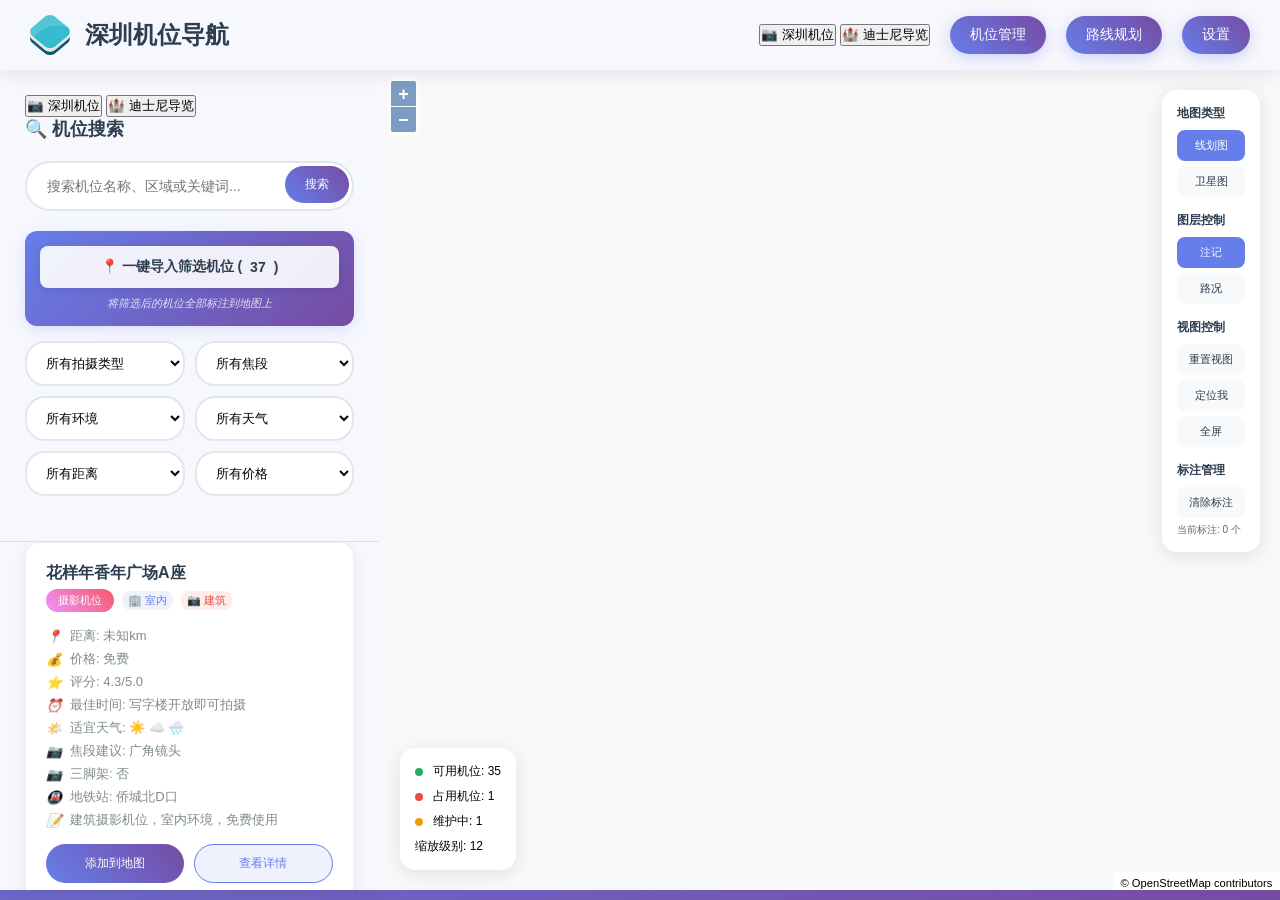
==== index.html @ 6e1378b5 "Update index.html" ====
<!DOCTYPE html>
<html lang="zh-CN">
<head>
    <meta charset="UTF-8">
    <meta name="viewport" content="width=device-width, initial-scale=1.0">
    <title>深圳机位导航 - 专业摄影机位查询平台</title>
    <link href="../css/ol.css" rel="stylesheet" />
    <link href="style.css" rel="stylesheet" />
    <script src="../libs/ol5/ol.js"></script>
    <script src="../libs/jquery-1.11.2.min.js"></script>
    <script src="data.js"></script>
    <script src="app.js"></script>
</head>
<body>
    <!-- 顶部导航栏 -->
    <div class="header">
        <div class="logo">
            <img src="../images/logo.png" alt="深圳机位导航">
            <h1>深圳机位导航</h1>
        </div>
        <div class="nav-controls">
            <!-- 模式切换按钮 -->
            <div class="mode-switch">
                <button class="mode-btn active" onclick="switchMode('shenzhen')" id="shenzhenModeBtn">
                    📷 深圳机位
                </button>
                <button class="mode-btn" onclick="switchMode('disney')" id="disneyModeBtn">
                    🏰 迪士尼导览
                </button>
            </div>
            <button class="nav-btn" onclick="showSpotManager()">机位管理</button>
            <button class="nav-btn" onclick="showRoutePlanner()">路线规划</button>
            <button class="nav-btn" onclick="showSettings()">设置</button>
        </div>
    </div>

    <!-- 移动端菜单按钮 -->
    <button class="mobile-menu-btn" onclick="toggleSidebar()" id="mobileMenuBtn">
        <span class="hamburger"></span>
        <span class="hamburger"></span>
        <span class="hamburger"></span>
    </button>

    <!-- 主容器 -->
    <div class="main-container">
        <!-- 侧边栏 -->
        <div class="sidebar" id="sidebar">
            <!-- 搜索区域 -->
            <div class="search-section">
                <!-- 移动端模式切换 -->
                <div class="mobile-mode-switch">
                    <button class="mobile-mode-btn active" onclick="switchMode('shenzhen')" id="mobileSzModeBtn">
                        📷 深圳机位
                    </button>
                    <button class="mobile-mode-btn" onclick="switchMode('disney')" id="mobileDisneyModeBtn">
                        🏰 迪士尼导览
                    </button>
                </div>
                <div class="search-title">🔍 机位搜索</div>
                <div class="search-box">
                    <input type="text" class="search-input" placeholder="搜索机位名称、区域或关键词..." id="searchInput">
                    <button class="search-btn" onclick="searchSpots()">搜索</button>
                </div>
                <div class="import-section">
                    <button class="import-btn" onclick="importFilteredSpots()" id="importBtn">
                        📍 一键导入筛选机位 (<span id="filteredCount">0</span>)
                    </button>
                    <div class="import-hint">将筛选后的机位全部标注到地图上</div>
                </div>
                <div class="filter-section">
                    <select class="filter-select" id="shootingTypeFilter">
                        <option value="all">所有拍摄类型</option>
                        <option value="建筑">建筑摄影</option>
                        <option value="创意">创意摄影</option>
                        <option value="城市风光">城市风光</option>
                    </select>
                    <select class="filter-select" id="focalLengthFilter">
                        <option value="all">所有焦段</option>
                        <option value="wide">广角</option>
                        <option value="wide-mid">广角/中长焦</option>
                        <option value="tele">长焦</option>
                    </select>
                    <select class="filter-select" id="environmentFilter">
                        <option value="all">所有环境</option>
                        <option value="indoor">室内</option>
                        <option value="outdoor">室外</option>
                    </select>
                    <select class="filter-select" id="weatherFilter">
                        <option value="all">所有天气</option>
                        <option value="sunny">晴天</option>
                        <option value="cloudy">多云</option>
                        <option value="rainy">雨天</option>
                    </select>
                    <select class="filter-select" id="distanceFilter">
                        <option value="all">所有距离</option>
                        <option value="1km">1公里内</option>
                        <option value="5km">5公里内</option>
                        <option value="10km">10公里内</option>
                    </select>
                    <select class="filter-select" id="priceFilter">
                        <option value="all">所有价格</option>
                        <option value="free">免费</option>
                        <option value="paid">付费</option>
                    </select>
                </div>
            </div>

            <!-- 机位列表 -->
            <div class="spot-list" id="spotList">
                <!-- 机位项目将通过JavaScript动态生成 -->
            </div>
        </div>

        <!-- 地图容器 -->
        <div class="map-container">
            <div id="map"></div>
            
            <!-- 移动端地图控制按钮 -->
            <button class="mobile-controls-btn" onclick="toggleMapControls()" id="mobileControlsBtn">
                <span class="controls-icon">⚙️</span>
            </button>

            <!-- 地图控制面板 -->
            <div class="map-controls" id="mapControls">
                <div class="control-group">
                    <div class="control-title">地图类型</div>
                    <button class="control-btn active" onclick="switchMapType('vector')" id="vectorBtn">线划图</button>
                    <button class="control-btn" onclick="switchMapType('satellite')" id="satelliteBtn">卫星图</button>
                </div>
                <div class="control-group">
                    <div class="control-title">图层控制</div>
                    <button class="control-btn active" onclick="toggleAnnotation()" id="annotationBtn">注记</button>
                    <button class="control-btn" onclick="toggleTraffic()" id="trafficBtn">路况</button>
                </div>
                <div class="control-group">
                    <div class="control-title">视图控制</div>
                    <button class="control-btn" onclick="resetView()">重置视图</button>
                    <button class="control-btn" onclick="locateMe()">定位我</button>
                    <button class="control-btn" onclick="fullscreen()">全屏</button>
                </div>
                <div class="control-group">
                    <div class="control-title">标注管理</div>
                    <button class="control-btn" onclick="clearAllSpots()">清除标注</button>
                    <span style="font-size: 10px; color: #666; display: block; margin-top: 5px;">
                        当前标注: <span id="spotCount">0</span> 个
                    </span>
                </div>
            </div>

            <!-- 状态指示器 -->
            <div class="status-indicator">
                <div class="status-item">
                    <div class="status-dot available"></div>
                    <span>可用机位: <span id="availableCount">0</span></span>
                </div>
                <div class="status-item">
                    <div class="status-dot occupied"></div>
                    <span>占用机位: <span id="occupiedCount">0</span></span>
                </div>
                <div class="status-item">
                    <div class="status-dot maintenance"></div>
                    <span>维护中: <span id="maintenanceCount">0</span></span>
                </div>
                <div class="status-item">
                    <span>缩放级别: <span id="zoomLevel">12</span></span>
                </div>
            </div>
        </div>
    </div>

    <!-- 机位详情模态窗口 -->
    <div class="modal-overlay" id="spotModal">
        <div class="modal-content">
            <div class="modal-header">
                <div>
                    <div class="modal-title" id="modalTitle">机位详情</div>
                    <div class="modal-subtitle" id="modalSubtitle">详细信息</div>
                </div>
                <button class="modal-close" onclick="closeSpotModal()">×</button>
            </div>
            <div class="modal-body" id="modalBody">
                <!-- 内容将通过JavaScript动态生成 -->
            </div>
        </div>
    </div>

    <!-- 图片查看模态窗口 -->
    <div class="modal-overlay" id="imageModal">
        <div class="image-modal-content">
            <div class="image-modal-header">
                <div class="image-modal-title" id="imageModalTitle">机位样片</div>
                <button class="modal-close" onclick="closeImageModal()">×</button>
            </div>
            <div class="image-modal-body">
                <img id="fullImage" src="" alt="机位样片" class="full-image">
            </div>
        </div>
    </div>
</body>
</html>
---- css/ol.css ----
.ol-box{box-sizing:border-box;border-radius:2px;border:2px solid #00f}.ol-mouse-position{top:8px;right:8px;position:absolute}.ol-scale-line{background:rgba(0,60,136,.3);border-radius:4px;bottom:8px;left:8px;padding:2px;position:absolute}.ol-scale-line-inner{border:1px solid #eee;border-top:none;color:#eee;font-size:10px;text-align:center;margin:1px;will-change:contents,width}.ol-overlay-container{will-change:left,right,top,bottom}.ol-unsupported{display:none}.ol-unselectable,.ol-viewport{-webkit-touch-callout:none;-webkit-user-select:none;-moz-user-select:none;-ms-user-select:none;user-select:none;-webkit-tap-highlight-color:transparent}.ol-selectable{-webkit-touch-callout:default;-webkit-user-select:auto;-moz-user-select:auto;-ms-user-select:auto;user-select:auto}.ol-grabbing{cursor:-webkit-grabbing;cursor:-moz-grabbing;cursor:grabbing}.ol-grab{cursor:move;cursor:-webkit-grab;cursor:-moz-grab;cursor:grab}.ol-control{position:absolute;background-color:rgba(255,255,255,.4);border-radius:4px;padding:2px}.ol-control:hover{background-color:rgba(255,255,255,.6)}.ol-zoom{top:.5em;left:.5em}.ol-rotate{top:.5em;right:.5em;transition:opacity .25s linear,visibility 0s linear}.ol-rotate.ol-hidden{opacity:0;visibility:hidden;transition:opacity .25s linear,visibility 0s linear .25s}.ol-zoom-extent{top:4.643em;left:.5em}.ol-full-screen{right:.5em;top:.5em}@media print{.ol-control{display:none}}.ol-control button{display:block;margin:1px;padding:0;color:#fff;font-size:1.14em;font-weight:700;text-decoration:none;text-align:center;height:1.375em;width:1.375em;line-height:.4em;background-color:rgba(0,60,136,.5);border:none;border-radius:2px}.ol-control button::-moz-focus-inner{border:none;padding:0}.ol-zoom-extent button{line-height:1.4em}.ol-compass{display:block;font-weight:400;font-size:1.2em;will-change:transform}.ol-touch .ol-control button{font-size:1.5em}.ol-touch .ol-zoom-extent{top:5.5em}.ol-control button:focus,.ol-control button:hover{text-decoration:none;background-color:rgba(0,60,136,.7)}.ol-zoom .ol-zoom-in{border-radius:2px 2px 0 0}.ol-zoom .ol-zoom-out{border-radius:0 0 2px 2px}.ol-attribution{text-align:right;bottom:.5em;right:.5em;max-width:calc(100% - 1.3em)}.ol-attribution ul{margin:0;padding:0 .5em;font-size:.7rem;line-height:1.375em;color:#000;text-shadow:0 0 2px #fff}.ol-attribution li{display:inline;list-style:none;line-height:inherit}.ol-attribution li:not(:last-child):after{content:" "}.ol-attribution img{max-height:2em;max-width:inherit;vertical-align:middle}.ol-attribution button,.ol-attribution ul{display:inline-block}.ol-attribution.ol-collapsed ul{display:none}.ol-attribution.ol-logo-only ul{display:block}.ol-attribution:not(.ol-collapsed){background:rgba(255,255,255,.8)}.ol-attribution.ol-uncollapsible{bottom:0;right:0;border-radius:4px 0 0;height:1.1em;line-height:1em}.ol-attribution.ol-logo-only{background:0 0;bottom:.4em;height:1.1em;line-height:1em}.ol-attribution.ol-uncollapsible img{margin-top:-.2em;max-height:1.6em}.ol-attribution.ol-logo-only button,.ol-attribution.ol-uncollapsible button{display:none}.ol-zoomslider{top:4.5em;left:.5em;height:200px}.ol-zoomslider button{position:relative;height:10px}.ol-touch .ol-zoomslider{top:5.5em}.ol-overviewmap{left:.5em;bottom:.5em}.ol-overviewmap.ol-uncollapsible{bottom:0;left:0;border-radius:0 4px 0 0}.ol-overviewmap .ol-overviewmap-map,.ol-overviewmap button{display:inline-block}.ol-overviewmap .ol-overviewmap-map{border:1px solid #7b98bc;height:150px;margin:2px;width:150px}.ol-overviewmap:not(.ol-collapsed) button{bottom:1px;left:2px;position:absolute}.ol-overviewmap.ol-collapsed .ol-overviewmap-map,.ol-overviewmap.ol-uncollapsible button{display:none}.ol-overviewmap:not(.ol-collapsed){background:rgba(255,255,255,.8)}.ol-overviewmap-box{border:2px dotted rgba(0,60,136,.7)}.ol-overviewmap .ol-overviewmap-box:hover{cursor:move}
---- style.css ----
* {
    margin: 0;
    padding: 0;
    box-sizing: border-box;
}

body {
    font-family: 'Microsoft YaHei', 'PingFang SC', 'Helvetica Neue', Arial, sans-serif;
    background: linear-gradient(135deg, #667eea 0%, #764ba2 100%);
    height: 100vh;
    overflow: hidden;
}

/* 顶部导航栏 */
.header {
    background: rgba(255, 255, 255, 0.95);
    backdrop-filter: blur(10px);
    box-shadow: 0 2px 20px rgba(0, 0, 0, 0.1);
    padding: 15px 30px;
    display: flex;
    justify-content: space-between;
    align-items: center;
    position: relative;
    z-index: 1000;
}

.logo {
    display: flex;
    align-items: center;
    gap: 15px;
}

.logo img {
    width: 40px;
    height: 40px;
    border-radius: 8px;
}

.logo h1 {
    color: #2c3e50;
    font-size: 24px;
    font-weight: 600;
}

.nav-controls {
    display: flex;
    gap: 20px;
    align-items: center;
}

.nav-btn {
    padding: 10px 20px;
    border: none;
    border-radius: 25px;
    background: linear-gradient(45deg, #667eea, #764ba2);
    color: white;
    cursor: pointer;
    font-size: 14px;
    font-weight: 500;
    transition: all 0.3s ease;
    box-shadow: 0 4px 15px rgba(102, 126, 234, 0.3);
}

.nav-btn:hover {
    transform: translateY(-2px);
    box-shadow: 0 6px 20px rgba(102, 126, 234, 0.4);
}

/* 主容器 */
.main-container {
    display: flex;
    height: calc(100vh - 80px);
    gap: 0;
}

/* 移动端菜单按钮 */
.mobile-menu-btn {
    display: none;
    position: fixed;
    top: 20px;
    left: 20px;
    z-index: 1001;
    background: rgba(255, 255, 255, 0.95);
    border: none;
    border-radius: 8px;
    width: 50px;
    height: 50px;
    cursor: pointer;
    box-shadow: 0 4px 15px rgba(0, 0, 0, 0.2);
    backdrop-filter: blur(10px);
    flex-direction: column;
    justify-content: center;
    align-items: center;
    gap: 4px;
    transition: all 0.3s ease;
}

.mobile-menu-btn:hover {
    background: rgba(255, 255, 255, 1);
    transform: scale(1.05);
}

.hamburger {
    width: 20px;
    height: 2px;
    background: #2c3e50;
    border-radius: 2px;
    transition: all 0.3s ease;
}

.mobile-menu-btn.active .hamburger:nth-child(1) {
    transform: rotate(45deg) translate(5px, 5px);
}

.mobile-menu-btn.active .hamburger:nth-child(2) {
    opacity: 0;
}

.mobile-menu-btn.active .hamburger:nth-child(3) {
    transform: rotate(-45deg) translate(7px, -6px);
}

/* 移动端地图控制按钮 */
.mobile-controls-btn {
    display: none;
    position: fixed;
    top: 20px;
    right: 20px;
    z-index: 1001;
    background: rgba(255, 255, 255, 0.95);
    border: none;
    border-radius: 50%;
    width: 50px;
    height: 50px;
    cursor: pointer;
    box-shadow: 0 4px 15px rgba(0, 0, 0, 0.2);
    backdrop-filter: blur(10px);
    justify-content: center;
    align-items: center;
    transition: all 0.3s ease;
}

.mobile-controls-btn:hover {
    background: rgba(255, 255, 255, 1);
    transform: scale(1.05);
}

.controls-icon {
    font-size: 18px;
}

/* 侧边栏 */
.sidebar {
    width: 380px;
    background: rgba(255, 255, 255, 0.95);
    backdrop-filter: blur(10px);
    border-right: 1px solid rgba(255, 255, 255, 0.2);
    display: flex;
    flex-direction: column;
    box-shadow: 2px 0 20px rgba(0, 0, 0, 0.1);
    transition: transform 0.3s ease;
}

/* 搜索区域 */
.search-section {
    padding: 25px;
    border-bottom: 1px solid rgba(0, 0, 0, 0.1);
}

.search-title {
    font-size: 18px;
    font-weight: 600;
    color: #2c3e50;
    margin-bottom: 20px;
}

.search-box {
    position: relative;
    margin-bottom: 20px;
}

.search-input {
    width: 100%;
    padding: 15px 20px;
    border: 2px solid #e1e8ed;
    border-radius: 25px;
    font-size: 14px;
    transition: all 0.3s ease;
    background: white;
}

.search-input:focus {
    outline: none;
    border-color: #667eea;
    box-shadow: 0 0 0 3px rgba(102, 126, 234, 0.1);
}

.search-btn {
    position: absolute;
    right: 5px;
    top: 5px;
    padding: 10px 20px;
    background: linear-gradient(45deg, #667eea, #764ba2);
    color: white;
    border: none;
    border-radius: 20px;
    cursor: pointer;
    font-size: 12px;
    font-weight: 500;
}

.search-btn:hover {
    background: linear-gradient(45deg, #5a6fd8, #6a5acd);
    transform: translateY(-1px);
}

/* 导入区域 */
.import-section {
    margin: 15px 0;
    padding: 15px;
    background: linear-gradient(135deg, #667eea 0%, #764ba2 100%);
    border-radius: 12px;
    box-shadow: 0 4px 15px rgba(102, 126, 234, 0.2);
}

.import-btn {
    width: 100%;
    padding: 12px 20px;
    border: none;
    border-radius: 8px;
    background: rgba(255, 255, 255, 0.9);
    color: #2c3e50;
    cursor: pointer;
    font-size: 14px;
    font-weight: 600;
    transition: all 0.3s ease;
    box-shadow: 0 2px 10px rgba(0, 0, 0, 0.1);
    display: flex;
    align-items: center;
    justify-content: center;
    gap: 8px;
}

.import-btn:hover {
    background: rgba(255, 255, 255, 1);
    transform: translateY(-2px);
    box-shadow: 0 4px 15px rgba(0, 0, 0, 0.15);
}

.import-btn:active {
    transform: translateY(0);
}

.import-btn:disabled {
    opacity: 0.6;
    cursor: not-allowed;
    transform: none;
}

.import-hint {
    font-size: 11px;
    color: rgba(255, 255, 255, 0.8);
    text-align: center;
    margin-top: 8px;
    font-style: italic;
}

/* 筛选区域 */
.filter-section {
    display: grid;
    grid-template-columns: 1fr 1fr;
    gap: 10px;
    margin-bottom: 20px;
}

.filter-select {
    padding: 12px 15px;
    border: 2px solid #e1e8ed;
    border-radius: 20px;
    font-size: 13px;
    background: white;
    cursor: pointer;
    transition: all 0.3s ease;
}

.filter-select:focus {
    outline: none;
    border-color: #667eea;
}

/* 机位列表 */
.spot-list {
    flex: 1;
    overflow-y: auto;
    padding: 0 25px 25px;
}

.spot-item {
    background: white;
    border-radius: 15px;
    padding: 20px;
    margin-bottom: 15px;
    box-shadow: 0 4px 15px rgba(0, 0, 0, 0.08);
    transition: all 0.3s ease;
    border: 1px solid rgba(0, 0, 0, 0.05);
}

.spot-item:hover {
    transform: translateY(-3px);
    box-shadow: 0 8px 25px rgba(0, 0, 0, 0.15);
}

.spot-header {
    display: flex;
    justify-content: space-between;
    align-items: flex-start;
    margin-bottom: 15px;
}

.spot-name {
    font-size: 16px;
    font-weight: 600;
    color: #2c3e50;
    margin-bottom: 5px;
}

.spot-type {
    display: inline-block;
    padding: 4px 12px;
    border-radius: 12px;
    font-size: 11px;
    font-weight: 500;
    text-transform: uppercase;
}

.spot-type.drone {
    background: linear-gradient(45deg, #667eea, #764ba2);
    color: white;
}

.spot-type.photo {
    background: linear-gradient(45deg, #f093fb, #f5576c);
    color: white;
}

.spot-type.video {
    background: linear-gradient(45deg, #4facfe, #00f2fe);
    color: white;
}

.spot-info {
    margin-bottom: 15px;
}

.spot-info p {
    color: #7f8c8d;
    font-size: 13px;
    margin-bottom: 5px;
    display: flex;
    align-items: center;
    gap: 8px;
}

.spot-info i {
    width: 16px;
    color: #667eea;
}

.spot-actions {
    display: flex;
    gap: 10px;
}

.action-btn {
    flex: 1;
    padding: 10px 15px;
    border: none;
    border-radius: 20px;
    font-size: 12px;
    font-weight: 500;
    cursor: pointer;
    transition: all 0.3s ease;
}

.add-btn {
    background: linear-gradient(45deg, #667eea, #764ba2);
    color: white;
}

.add-btn:hover {
    transform: translateY(-1px);
    box-shadow: 0 4px 15px rgba(102, 126, 234, 0.3);
}

.detail-btn {
    background: rgba(102, 126, 234, 0.1);
    color: #667eea;
    border: 1px solid #667eea;
}

.detail-btn:hover {
    background: #667eea;
    color: white;
}

/* 地图容器 */
.map-container {
    flex: 1;
    position: relative;
    background: #f8f9fa;
}

#map {
    width: 100%;
    height: 100%;
}

/* 地图控制面板 */
.map-controls {
    position: absolute;
    top: 20px;
    right: 20px;
    background: rgba(255, 255, 255, 0.95);
    backdrop-filter: blur(10px);
    border-radius: 15px;
    padding: 15px;
    box-shadow: 0 4px 20px rgba(0, 0, 0, 0.1);
    z-index: 100;
}

.control-group {
    margin-bottom: 15px;
}

.control-group:last-child {
    margin-bottom: 0;
}

.control-title {
    font-size: 12px;
    font-weight: 600;
    color: #2c3e50;
    margin-bottom: 8px;
}

.control-btn {
    display: block;
    width: 100%;
    padding: 8px 12px;
    border: none;
    border-radius: 8px;
    background: #f8f9fa;
    color: #2c3e50;
    font-size: 11px;
    cursor: pointer;
    transition: all 0.3s ease;
    margin-bottom: 5px;
}

.control-btn:hover {
    background: #667eea;
    color: white;
}

.control-btn.active {
    background: #667eea;
    color: white;
}

/* 状态指示器 */
.status-indicator {
    position: absolute;
    bottom: 20px;
    left: 20px;
    background: rgba(255, 255, 255, 0.95);
    backdrop-filter: blur(10px);
    border-radius: 15px;
    padding: 15px;
    box-shadow: 0 4px 20px rgba(0, 0, 0, 0.1);
    z-index: 100;
}

.status-item {
    display: flex;
    align-items: center;
    gap: 10px;
    margin-bottom: 8px;
    font-size: 12px;
}

.status-item:last-child {
    margin-bottom: 0;
}

.status-dot {
    width: 8px;
    height: 8px;
    border-radius: 50%;
}

.status-dot.available {
    background: #27ae60;
}

.status-dot.occupied {
    background: #e74c3c;
}

.status-dot.maintenance {
    background: #f39c12;
}

/* 响应式设计 */
@media (max-width: 768px) {
    .sidebar {
        width: 100%;
        height: 50%;
        position: absolute;
        bottom: 0;
        z-index: 1000;
        border-radius: 20px 20px 0 0;
    }

    .main-container {
        height: calc(100vh - 80px - 50%);
    }
}

/* 模态窗口样式 */
.modal-overlay {
    position: fixed;
    top: 0;
    left: 0;
    width: 100%;
    height: 100%;
    background: rgba(0, 0, 0, 0.7);
    backdrop-filter: blur(5px);
    z-index: 10000;
    display: none;
    justify-content: center;
    align-items: center;
}

.modal-content {
    background: white;
    border-radius: 20px;
    padding: 0;
    max-width: 600px;
    width: 90%;
    max-height: 80vh;
    overflow-y: auto;
    box-shadow: 0 20px 60px rgba(0, 0, 0, 0.3);
    position: relative;
}

.modal-header {
    background: linear-gradient(135deg, #667eea 0%, #764ba2 100%);
    color: white;
    padding: 25px 30px;
    border-radius: 20px 20px 0 0;
    position: relative;
}

.modal-title {
    font-size: 20px;
    font-weight: 600;
    margin-bottom: 5px;
}

.modal-subtitle {
    font-size: 14px;
    opacity: 0.9;
}

.modal-close {
    position: absolute;
    top: 20px;
    right: 25px;
    background: rgba(255, 255, 255, 0.2);
    border: none;
    color: white;
    width: 30px;
    height: 30px;
    border-radius: 50%;
    cursor: pointer;
    font-size: 18px;
    display: flex;
    align-items: center;
    justify-content: center;
    transition: all 0.3s ease;
}

.modal-close:hover {
    background: rgba(255, 255, 255, 0.3);
    transform: scale(1.1);
}

.modal-body {
    padding: 30px;
}

.spot-image {
    width: 100%;
    height: 200px;
    object-fit: cover;
    border-radius: 15px;
    margin-bottom: 20px;
    box-shadow: 0 8px 25px rgba(0, 0, 0, 0.1);
}

.spot-info-grid {
    display: grid;
    grid-template-columns: 1fr 1fr;
    gap: 20px;
    margin-bottom: 20px;
}

.info-item {
    display: flex;
    align-items: center;
    gap: 10px;
    padding: 12px 15px;
    background: #f8f9fa;
    border-radius: 10px;
    transition: all 0.3s ease;
}

.info-item:hover {
    background: #e9ecef;
    transform: translateY(-2px);
}

.info-icon {
    font-size: 20px;
    width: 30px;
    text-align: center;
}

.info-label {
    font-size: 12px;
    color: #6c757d;
    margin-bottom: 2px;
}

.info-value {
    font-size: 14px;
    font-weight: 500;
    color: #2c3e50;
}

.spot-details {
    margin-top: 20px;
}

.detail-section {
    margin-bottom: 20px;
    padding: 15px;
    background: #f8f9fa;
    border-radius: 10px;
}

.detail-section h4 {
    margin: 0 0 10px 0;
    color: #2c3e50;
    font-size: 16px;
    font-weight: 600;
}

.detail-section p {
    margin: 0;
    color: #495057;
    line-height: 1.6;
}

/* 图片查看模态窗口样式 */
.image-modal-content {
    background: white;
    border-radius: 20px;
    padding: 0;
    max-width: 90vw;
    max-height: 90vh;
    width: auto;
    height: auto;
    overflow: hidden;
    box-shadow: 0 20px 60px rgba(0, 0, 0, 0.3);
    position: relative;
}

.image-modal-header {
    background: linear-gradient(135deg, #667eea 0%, #764ba2 100%);
    color: white;
    padding: 20px 30px;
    border-radius: 20px 20px 0 0;
    position: relative;
    display: flex;
    justify-content: space-between;
    align-items: center;
}

.image-modal-title {
    font-size: 18px;
    font-weight: 600;
}

.image-modal-body {
    padding: 0;
    display: flex;
    justify-content: center;
    align-items: center;
    background: #000;
}

.full-image {
    max-width: 100%;
    max-height: 80vh;
    object-fit: contain;
    display: block;
}

.spot-image {
    cursor: pointer;
    transition: transform 0.3s ease;
}

.spot-image:hover {
    transform: scale(1.02);
}

.image-container {
    position: relative;
    display: inline-block;
}

.image-hint {
    position: absolute;
    bottom: 10px;
    right: 10px;
    background: rgba(0, 0, 0, 0.7);
    color: white;
    padding: 4px 8px;
    border-radius: 12px;
    font-size: 11px;
    opacity: 0;
    transition: opacity 0.3s ease;
    pointer-events: none;
}

.image-container:hover .image-hint {
    opacity: 1;
}

.info-item i {
    font-size: 16px;
    color: #667eea;
}

.spot-description {
    background: #f8f9fa;
    padding: 20px;
    border-radius: 15px;
    margin-bottom: 20px;
    line-height: 1.6;
}

.facilities-section, .restrictions-section {
    margin-bottom: 20px;
}

.section-title {
    font-size: 16px;
    font-weight: 600;
    color: #2c3e50;
    margin-bottom: 10px;
    display: flex;
    align-items: center;
    gap: 8px;
}

.tag-list {
    display: flex;
    flex-wrap: wrap;
    gap: 8px;
}

.tag {
    padding: 6px 12px;
    background: rgba(102, 126, 234, 0.1);
    color: #667eea;
    border-radius: 15px;
    font-size: 12px;
    font-weight: 500;
}

.restriction-tag {
    background: rgba(231, 76, 60, 0.1);
    color: #e74c3c;
}

.modal-actions {
    display: flex;
    gap: 15px;
    margin-top: 25px;
}

.modal-btn {
    flex: 1;
    padding: 12px 20px;
    border: none;
    border-radius: 25px;
    font-size: 14px;
    font-weight: 500;
    cursor: pointer;
    transition: all 0.3s ease;
}

.modal-btn.primary {
    background: linear-gradient(45deg, #667eea, #764ba2);
    color: white;
}

.modal-btn.secondary {
    background: rgba(102, 126, 234, 0.1);
    color: #667eea;
    border: 1px solid #667eea;
}

.modal-btn:hover {
    transform: translateY(-2px);
    box-shadow: 0 6px 20px rgba(102, 126, 234, 0.3);
}

/* 滚动条样式 */
::-webkit-scrollbar {
    width: 6px;
}

::-webkit-scrollbar-track {
    background: #f1f1f1;
    border-radius: 3px;
}

::-webkit-scrollbar-thumb {
    background: #c1c1c1;
    border-radius: 3px;
}

::-webkit-scrollbar-thumb:hover {
    background: #a8a8a8;
}

/* 响应式设计 - 手机端 */
@media screen and (max-width: 768px) {
    /* 显示移动端菜单按钮 */
    .mobile-menu-btn {
        display: flex !important;
    }
    
    /* 显示移动端地图控制按钮 */
    .mobile-controls-btn {
        display: flex !important;
    }
    
    /* 隐藏桌面端导航 */
    .header {
        padding: 10px 20px;
        height: 60px;
    }
    
    .logo h1 {
        font-size: 18px;
    }
    
    .nav-controls {
        display: none;
    }
    
    /* 主容器调整 */
    .main-container {
        height: calc(100vh - 60px);
        position: relative;
    }
    
    /* 侧边栏移动端样式 */
    .sidebar {
        position: fixed;
        top: 60px;
        left: 0;
        height: calc(100vh - 60px);
        width: 320px;
        z-index: 1000;
        transform: translateX(-100%);
        box-shadow: 4px 0 20px rgba(0, 0, 0, 0.3);
    }
    
    .sidebar.active {
        transform: translateX(0);
    }
    
    /* 地图容器调整 */
    .map-container {
        width: 100%;
        margin-left: 0;
    }
    
    /* 地图控制面板调整 */
    .map-controls {
        position: fixed;
        top: 80px;
        right: 10px;
        width: 280px;
        max-height: 60vh;
        overflow-y: auto;
        background: rgba(255, 255, 255, 0.95);
        backdrop-filter: blur(10px);
        border-radius: 15px;
        box-shadow: 0 8px 25px rgba(0, 0, 0, 0.15);
        transform: translateX(100%);
        transition: transform 0.3s ease;
        z-index: 999;
    }
    
    .map-controls.active {
        transform: translateX(0);
    }
    
    /* 状态指示器调整 */
    .status-indicator {
        bottom: 20px;
        left: 10px;
        right: 10px;
        flex-wrap: wrap;
        gap: 10px;
    }
    
    .status-item {
        font-size: 12px;
        min-width: 120px;
    }
    
    /* 搜索区域调整 */
    .search-section {
        padding: 20px;
    }
    
    .search-title {
        font-size: 16px;
    }
    
    .search-input {
        font-size: 14px;
        padding: 10px;
    }
    
    .import-btn {
        font-size: 12px;
        padding: 8px 12px;
    }
    
    /* 机位列表调整 */
    .spot-item {
        padding: 15px;
        margin-bottom: 10px;
    }
    
    .spot-name {
        font-size: 14px;
    }
    
    .spot-info {
        font-size: 11px;
    }
    
    /* 模态窗口调整 */
    .modal-content {
        width: 95%;
        margin: 20px auto;
        max-height: 80vh;
    }
    
    .modal-body {
        max-height: 60vh;
        overflow-y: auto;
    }
}

/* 平板端调整 */
@media screen and (max-width: 1024px) and (min-width: 769px) {
    .sidebar {
        width: 300px;
    }
    
    .search-section {
        padding: 20px;
    }
    
    .map-controls {
        right: 15px;
        width: 180px;
    }
}
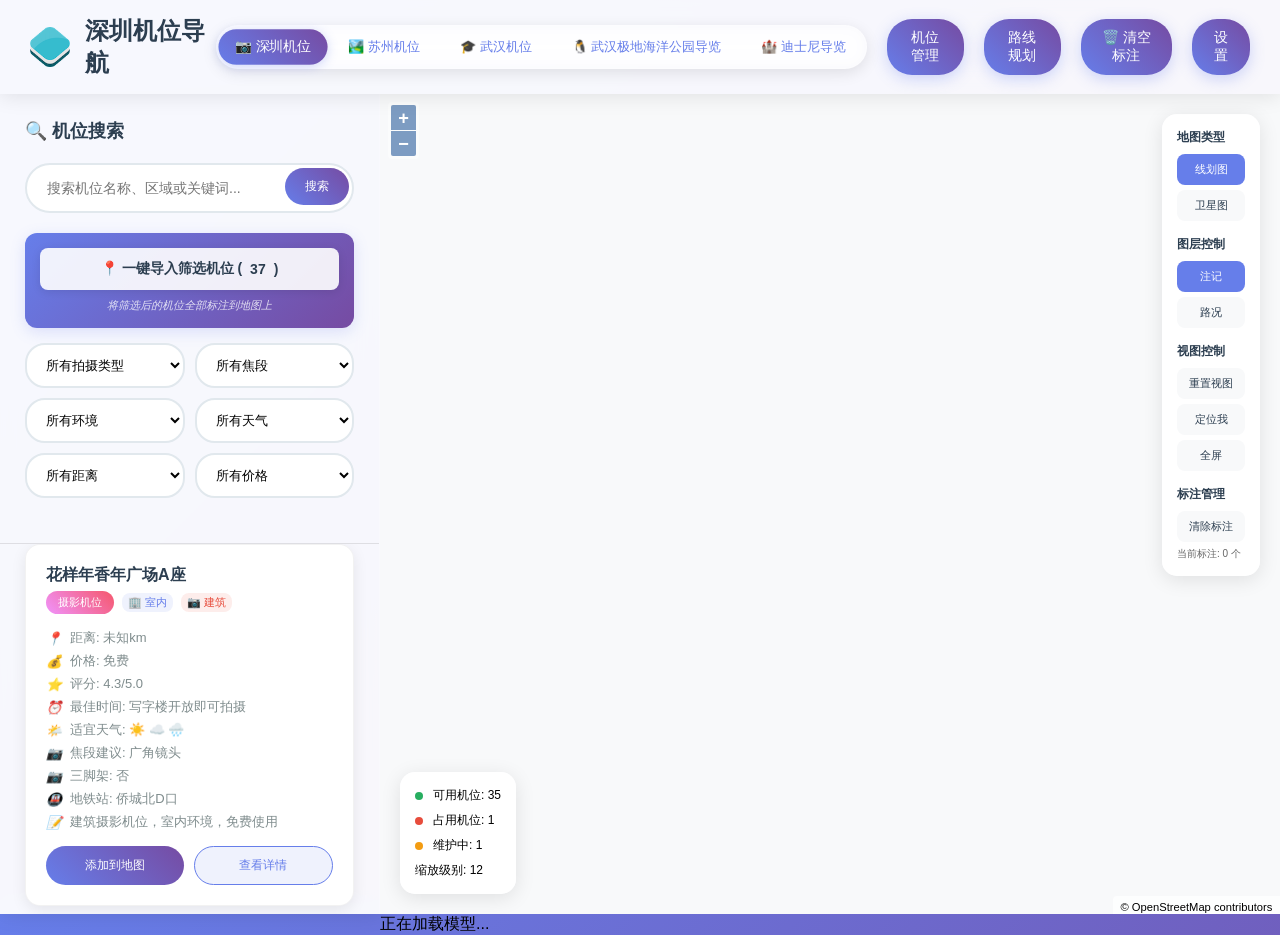
==== commit ab0265be: "Update index.html" ====
--- a/index.html
+++ b/index.html
@@ -8,6 +8,11 @@
     <link href="style.css" rel="stylesheet" />
     <script src="../libs/ol5/ol.js"></script>
     <script src="../libs/jquery-1.11.2.min.js"></script>
+    <!-- Three.js 库用于三维模型查看器 -->
+    <script src="https://cdnjs.cloudflare.com/ajax/libs/three.js/r128/three.min.js"></script>
+    <script src="https://cdn.jsdelivr.net/npm/three@0.128.0/examples/js/loaders/OBJLoader.js"></script>
+    <script src="https://cdn.jsdelivr.net/npm/three@0.128.0/examples/js/loaders/MTLLoader.js"></script>
+    <script src="https://cdn.jsdelivr.net/npm/three@0.128.0/examples/js/controls/OrbitControls.js"></script>
     <script src="data.js"></script>
     <script src="app.js"></script>
 </head>
@@ -24,12 +29,23 @@
                 <button class="mode-btn active" onclick="switchMode('shenzhen')" id="shenzhenModeBtn">
                     📷 深圳机位
                 </button>
+                <button class="mode-btn" onclick="switchMode('suzhou')" id="suzhouModeBtn">
+                    🏞️ 苏州机位
+                </button>
+                <button class="mode-btn" onclick="switchMode('wuhan')" id="wuhanModeBtn">
+                    🎓 武汉机位
+                </button>
+                <button class="mode-btn" onclick="switchMode('wuhanOcean')" id="wuhanOceanModeBtn">
+                    🐧 武汉极地海洋公园导览
+                </button>
                 <button class="mode-btn" onclick="switchMode('disney')" id="disneyModeBtn">
                     🏰 迪士尼导览
                 </button>
             </div>
             <button class="nav-btn" onclick="showSpotManager()">机位管理</button>
             <button class="nav-btn" onclick="showRoutePlanner()">路线规划</button>
+            <button class="nav-btn" id="showListBtn" onclick="showPerformanceList()" style="display:none;">表演打卡</button>
+            <button class="nav-btn" onclick="clearAllSpots()" title="清空地图上所有标注点">🗑️ 清空标注</button>
             <button class="nav-btn" onclick="showSettings()">设置</button>
         </div>
     </div>
@@ -52,6 +68,15 @@
                     <button class="mobile-mode-btn active" onclick="switchMode('shenzhen')" id="mobileSzModeBtn">
                         📷 深圳机位
                     </button>
+                    <button class="mobile-mode-btn" onclick="switchMode('suzhou')" id="mobileSuzhouModeBtn">
+                        🏞️ 苏州机位
+                    </button>
+                    <button class="mobile-mode-btn" onclick="switchMode('wuhan')" id="mobileWuhanModeBtn">
+                        🎓 武汉机位
+                    </button>
+                    <button class="mobile-mode-btn" onclick="switchMode('wuhanOcean')" id="mobileWuhanOceanModeBtn">
+                        🐧 武汉极地海洋公园导览
+                    </button>
                     <button class="mobile-mode-btn" onclick="switchMode('disney')" id="mobileDisneyModeBtn">
                         🏰 迪士尼导览
                     </button>
@@ -114,6 +139,12 @@
         <!-- 地图容器 -->
         <div class="map-container">
             <div id="map"></div>
+            
+            <!-- 三维模型加载提示 -->
+            <div class="loading" id="loading">
+                <div class="spinner"></div>
+                正在加载模型...
+            </div>
             
             <!-- 移动端地图控制按钮 -->
             <button class="mobile-controls-btn" onclick="toggleMapControls()" id="mobileControlsBtn">
@@ -196,5 +227,21 @@
             </div>
         </div>
     </div>
+
+    <!-- 表演打卡模态窗口 -->
+    <div class="modal-overlay" id="performanceModal">
+        <div class="modal-content performance-modal-content">
+            <div class="modal-header">
+                <div>
+                    <div class="modal-title">🎭 表演打卡</div>
+                    <div class="modal-subtitle">武汉极地海洋公园表演时间表</div>
+                </div>
+                <button class="modal-close" onclick="closePerformanceModal()">×</button>
+            </div>
+            <div class="modal-body" id="performanceModalBody">
+                <!-- 表演表格将通过JavaScript动态生成 -->
+            </div>
+        </div>
+    </div>
 </body>
 </html> 
--- a/style.css
+++ b/style.css
@@ -46,6 +46,78 @@
     display: flex;
     gap: 20px;
     align-items: center;
+}
+
+/* 模式切换按钮组 */
+.mode-switch {
+    display: flex;
+    gap: 8px;
+    background: rgba(255, 255, 255, 0.1);
+    backdrop-filter: blur(10px);
+    border-radius: 30px;
+    padding: 4px;
+    border: 1px solid rgba(255, 255, 255, 0.2);
+    box-shadow: 0 4px 15px rgba(0, 0, 0, 0.1);
+}
+
+.mode-btn {
+    padding: 8px 16px;
+    border: none;
+    border-radius: 25px;
+    background: transparent;
+    color: #667eea;
+    cursor: pointer;
+    font-size: 13px;
+    font-weight: 500;
+    transition: all 0.3s ease;
+    white-space: nowrap;
+}
+
+.mode-btn.active {
+    background: linear-gradient(45deg, #667eea, #764ba2);
+    color: white;
+    box-shadow: 0 2px 10px rgba(102, 126, 234, 0.3);
+    transform: scale(1.05);
+}
+
+.mode-btn:hover:not(.active) {
+    background: rgba(102, 126, 234, 0.1);
+    transform: scale(1.02);
+}
+
+/* 移动端模式切换按钮（默认隐藏）*/
+.mobile-mode-switch {
+    display: none;
+    gap: 6px;
+    background: rgba(102, 126, 234, 0.1);
+    border-radius: 25px;
+    padding: 3px;
+    margin-bottom: 15px;
+    border: 1px solid rgba(102, 126, 234, 0.2);
+}
+
+.mobile-mode-btn {
+    flex: 1;
+    padding: 8px 12px;
+    border: none;
+    border-radius: 22px;
+    background: transparent;
+    color: #667eea;
+    cursor: pointer;
+    font-size: 12px;
+    font-weight: 500;
+    transition: all 0.3s ease;
+    text-align: center;
+}
+
+.mobile-mode-btn.active {
+    background: linear-gradient(45deg, #667eea, #764ba2);
+    color: white;
+    box-shadow: 0 2px 8px rgba(102, 126, 234, 0.3);
+}
+
+.mobile-mode-btn:hover:not(.active) {
+    background: rgba(102, 126, 234, 0.1);
 }
 
 .nav-btn {
@@ -572,23 +644,24 @@
     opacity: 0.9;
 }
 
-.modal-close {
-    position: absolute;
-    top: 20px;
-    right: 25px;
-    background: rgba(255, 255, 255, 0.2);
-    border: none;
-    color: white;
-    width: 30px;
-    height: 30px;
-    border-radius: 50%;
-    cursor: pointer;
-    font-size: 18px;
-    display: flex;
-    align-items: center;
-    justify-content: center;
-    transition: all 0.3s ease;
-}
+    .modal-close {
+        position: absolute;
+        top: 15px;
+        right: 20px;
+        background: rgba(255, 255, 255, 0.2);
+        border: none;
+        color: white;
+        width: 35px;
+        height: 35px;
+        border-radius: 50%;
+        cursor: pointer;
+        font-size: 20px;
+        display: flex;
+        align-items: center;
+        justify-content: center;
+        transition: all 0.3s ease;
+        z-index: 1001;
+    }
 
 .modal-close:hover {
     background: rgba(255, 255, 255, 0.3);
@@ -872,6 +945,11 @@
     
     .nav-controls {
         display: none;
+    }
+    
+    /* 显示移动端模式切换 */
+    .mobile-mode-switch {
+        display: flex !important;
     }
     
     /* 主容器调整 */
@@ -973,13 +1051,29 @@
     /* 模态窗口调整 */
     .modal-content {
         width: 95%;
-        margin: 20px auto;
-        max-height: 80vh;
+        margin: 10px auto;
+        max-height: 90vh;
+        height: 90vh;
     }
     
     .modal-body {
-        max-height: 60vh;
+        max-height: calc(90vh - 120px);
         overflow-y: auto;
+        padding: 15px;
+    }
+    
+    .modal-header {
+        padding: 15px 20px;
+        border-radius: 15px 15px 0 0;
+    }
+    
+    .modal-title {
+        font-size: 16px;
+        margin-bottom: 2px;
+    }
+    
+    .modal-subtitle {
+        font-size: 11px;
     }
 }
 
@@ -997,4 +1091,593 @@
         right: 15px;
         width: 180px;
     }
-} +}
+
+/* 游玩项目列表样式 */
+.attractions-list {
+    padding: 20px 0;
+}
+
+.attractions-header {
+    text-align: center;
+    margin-bottom: 25px;
+    padding-bottom: 15px;
+    border-bottom: 2px solid #e8e8e8;
+}
+
+.attractions-header h3 {
+    color: #2c3e50;
+    font-size: 24px;
+    margin-bottom: 8px;
+    font-weight: 600;
+}
+
+.attractions-header p {
+    color: #7f8c8d;
+    font-size: 14px;
+}
+
+.attractions-grid {
+    display: grid;
+    grid-template-columns: repeat(auto-fit, minmax(300px, 1fr));
+    gap: 20px;
+    margin-top: 20px;
+}
+
+.attraction-card {
+    background: linear-gradient(135deg, #ffffff 0%, #f8f9fa 100%);
+    border-radius: 15px;
+    padding: 20px;
+    box-shadow: 0 4px 15px rgba(0, 0, 0, 0.1);
+    border: 1px solid #e8e8e8;
+    cursor: pointer;
+    transition: all 0.3s ease;
+    position: relative;
+    overflow: hidden;
+}
+
+.attraction-card::before {
+    content: '';
+    position: absolute;
+    top: 0;
+    left: 0;
+    right: 0;
+    height: 4px;
+    background: linear-gradient(45deg, #667eea, #764ba2);
+    transform: scaleX(0);
+    transition: transform 0.3s ease;
+}
+
+.attraction-card:hover {
+    transform: translateY(-5px);
+    box-shadow: 0 8px 25px rgba(0, 0, 0, 0.15);
+}
+
+.attraction-card:hover::before {
+    transform: scaleX(1);
+}
+
+.attraction-header {
+    display: flex;
+    justify-content: space-between;
+    align-items: flex-start;
+    margin-bottom: 15px;
+}
+
+.attraction-header h4 {
+    color: #2c3e50;
+    font-size: 18px;
+    font-weight: 600;
+    margin: 0;
+    flex: 1;
+}
+
+.status-badge {
+    padding: 4px 12px;
+    border-radius: 20px;
+    color: white;
+    font-size: 12px;
+    font-weight: 500;
+    text-transform: uppercase;
+    letter-spacing: 0.5px;
+}
+
+.attraction-info {
+    margin-bottom: 15px;
+}
+
+.info-row {
+    display: flex;
+    justify-content: space-between;
+    align-items: center;
+    margin-bottom: 8px;
+    padding: 8px 0;
+    border-bottom: 1px solid #f0f0f0;
+}
+
+.info-row:last-child {
+    border-bottom: none;
+    margin-bottom: 0;
+}
+
+.info-row .label {
+    color: #7f8c8d;
+    font-size: 13px;
+    font-weight: 500;
+    flex: 1;
+}
+
+.info-row .value {
+    color: #2c3e50;
+    font-size: 13px;
+    font-weight: 600;
+    text-align: right;
+    flex: 1;
+}
+
+.attraction-description {
+    margin-top: 15px;
+    padding-top: 15px;
+    border-top: 1px solid #e8e8e8;
+}
+
+.attraction-description p {
+    color: #5a6c7d;
+    font-size: 14px;
+    line-height: 1.5;
+    margin: 0;
+}
+
+/* 游玩项目详情样式 */
+.attraction-details {
+    padding: 20px 0;
+}
+
+.attraction-info-grid {
+    display: grid;
+    grid-template-columns: repeat(auto-fit, minmax(250px, 1fr));
+    gap: 15px;
+    margin-bottom: 25px;
+}
+
+.attraction-details-content {
+    margin-top: 25px;
+}
+
+.attraction-details-content .detail-section {
+    margin-bottom: 20px;
+    padding: 15px;
+    background: linear-gradient(135deg, #f8f9fa 0%, #ffffff 100%);
+    border-radius: 10px;
+    border-left: 4px solid #667eea;
+}
+
+.attraction-details-content .detail-section h4 {
+    color: #2c3e50;
+    font-size: 16px;
+    font-weight: 600;
+    margin-bottom: 10px;
+    display: flex;
+    align-items: center;
+    gap: 8px;
+}
+
+.attraction-details-content .detail-section p {
+    color: #5a6c7d;
+    font-size: 14px;
+    line-height: 1.6;
+    margin: 0;
+}
+
+/* 响应式设计 */
+@media screen and (max-width: 768px) {
+    .attractions-grid {
+        grid-template-columns: 1fr;
+        gap: 12px;
+        margin-top: 15px;
+    }
+    
+    .attraction-card {
+        padding: 10px;
+        margin-bottom: 6px;
+        border-radius: 10px;
+    }
+    
+    .attraction-header h4 {
+        font-size: 14px;
+        line-height: 1.2;
+        margin-bottom: 8px;
+    }
+    
+    .attraction-header {
+        margin-bottom: 10px;
+    }
+    
+    .info-row {
+        flex-direction: column;
+        align-items: flex-start;
+        gap: 2px;
+        margin-bottom: 6px;
+    }
+    
+    .info-row .value {
+        text-align: left;
+        font-size: 11px;
+        font-weight: 500;
+    }
+    
+    .info-row .label {
+        font-size: 11px;
+        color: #7f8c8d;
+    }
+    
+    .attraction-info-grid {
+        grid-template-columns: 1fr;
+        gap: 8px;
+    }
+    
+    /* 移动端游玩设施详情优化 */
+    .attraction-details .attraction-info-grid {
+        grid-template-columns: 1fr;
+        gap: 6px;
+    }
+    
+    .attraction-details .info-item {
+        padding: 8px 10px;
+        margin-bottom: 4px;
+    }
+    
+    .attraction-details .info-icon {
+        font-size: 16px;
+        width: 25px;
+    }
+    
+    .attraction-details .info-label {
+        font-size: 10px;
+    }
+    
+    .attraction-details .info-value {
+        font-size: 11px;
+    }
+    
+    .attraction-details-content .detail-section {
+        margin-bottom: 15px;
+        padding: 10px;
+    }
+    
+    .attraction-details-content .detail-section h4 {
+        font-size: 14px;
+        margin-bottom: 8px;
+    }
+    
+    .attraction-details-content .detail-section p {
+        font-size: 12px;
+        line-height: 1.4;
+    }
+    
+    /* 移动端返回按钮 */
+    .mobile-back-btn {
+        background: linear-gradient(45deg, #667eea, #764ba2);
+        color: white;
+        padding: 8px 12px;
+        border-radius: 20px;
+        font-size: 12px;
+        margin-bottom: 15px;
+        text-align: center;
+        cursor: pointer;
+        box-shadow: 0 2px 8px rgba(102, 126, 234, 0.3);
+        transition: all 0.3s ease;
+    }
+    
+    .mobile-back-btn:hover {
+        transform: translateY(-1px);
+        box-shadow: 0 4px 12px rgba(102, 126, 234, 0.4);
+    }
+    
+    /* 园区详情样式 */
+    .area-details {
+        padding: 20px 0;
+    }
+    
+    .area-header {
+        display: flex;
+        align-items: center;
+        gap: 15px;
+        margin-bottom: 25px;
+        padding-bottom: 15px;
+        border-bottom: 2px solid #e8e8e8;
+    }
+    
+    .area-icon {
+        font-size: 48px;
+        width: 60px;
+        text-align: center;
+    }
+    
+    .area-info h3 {
+        color: #2c3e50;
+        font-size: 24px;
+        margin-bottom: 8px;
+        font-weight: 600;
+    }
+    
+    .area-description {
+        color: #5a6c7d;
+        font-size: 14px;
+        line-height: 1.5;
+        margin: 0;
+    }
+    
+    .area-stats {
+        display: grid;
+        grid-template-columns: repeat(3, 1fr);
+        gap: 15px;
+        margin-bottom: 25px;
+    }
+    
+    .stat-item {
+        background: linear-gradient(135deg, #f8f9fa 0%, #ffffff 100%);
+        border-radius: 12px;
+        padding: 15px;
+        text-align: center;
+        border: 1px solid #e8e8e8;
+        transition: all 0.3s ease;
+    }
+    
+    .stat-item:hover {
+        transform: translateY(-2px);
+        box-shadow: 0 4px 15px rgba(0, 0, 0, 0.1);
+    }
+    
+    .stat-icon {
+        font-size: 24px;
+        display: block;
+        margin-bottom: 8px;
+    }
+    
+    .stat-label {
+        color: #7f8c8d;
+        font-size: 12px;
+        display: block;
+        margin-bottom: 4px;
+    }
+    
+    .stat-value {
+        color: #2c3e50;
+        font-size: 16px;
+        font-weight: 600;
+        display: block;
+    }
+    
+    .area-actions {
+        display: flex;
+        gap: 15px;
+        margin-bottom: 25px;
+    }
+    
+    .area-action-btn {
+        flex: 1;
+        padding: 12px 20px;
+        border: none;
+        border-radius: 25px;
+        font-size: 14px;
+        font-weight: 500;
+        cursor: pointer;
+        transition: all 0.3s ease;
+        box-shadow: 0 2px 8px rgba(0, 0, 0, 0.1);
+    }
+    
+    .area-action-btn.primary {
+        background: linear-gradient(45deg, #667eea, #764ba2);
+        color: white;
+    }
+    
+    .area-action-btn.secondary {
+        background: linear-gradient(45deg, #f8f9fa, #e9ecef);
+        color: #2c3e50;
+        border: 1px solid #dee2e6;
+    }
+    
+    .area-action-btn:hover {
+        transform: translateY(-2px);
+        box-shadow: 0 4px 15px rgba(0, 0, 0, 0.15);
+    }
+    
+    .area-tips {
+        background: linear-gradient(135deg, #fff3cd 0%, #ffeaa7 100%);
+        border-radius: 12px;
+        padding: 20px;
+        border-left: 4px solid #ffc107;
+    }
+    
+    .area-tips h4 {
+        color: #856404;
+        font-size: 16px;
+        margin-bottom: 12px;
+        font-weight: 600;
+    }
+    
+    .area-tips ul {
+        margin: 0;
+        padding-left: 20px;
+    }
+    
+    .area-tips li {
+        color: #856404;
+        font-size: 13px;
+        line-height: 1.5;
+        margin-bottom: 6px;
+    }
+    
+    /* 园区地图样式 */
+    .area-map {
+        padding: 20px 0;
+    }
+    
+    .map-placeholder {
+        text-align: center;
+        padding: 40px 20px;
+    }
+    
+    .map-icon {
+        font-size: 64px;
+        margin-bottom: 20px;
+    }
+    
+    .map-placeholder h3 {
+        color: #2c3e50;
+        font-size: 20px;
+        margin-bottom: 10px;
+    }
+    
+    .map-placeholder p {
+        color: #7f8c8d;
+        font-size: 14px;
+        margin-bottom: 25px;
+    }
+    
+    .back-btn {
+        background: linear-gradient(45deg, #667eea, #764ba2);
+        color: white;
+        border: none;
+        padding: 10px 20px;
+        border-radius: 20px;
+        font-size: 14px;
+        cursor: pointer;
+        transition: all 0.3s ease;
+    }
+    
+    .back-btn:hover {
+        transform: translateY(-1px);
+        box-shadow: 0 4px 12px rgba(102, 126, 234, 0.3);
+    }
+    
+    .status-badge {
+        font-size: 10px;
+        padding: 2px 6px;
+        border-radius: 8px;
+    }
+    
+    .attraction-description p {
+        font-size: 12px;
+        line-height: 1.3;
+        margin-top: 8px;
+    }
+    
+    .attraction-description {
+        margin-top: 10px;
+        padding-top: 8px;
+    }
+    
+    .attractions-header h3 {
+        font-size: 18px;
+        margin-bottom: 3px;
+        line-height: 1.2;
+    }
+    
+    .attractions-header p {
+        font-size: 11px;
+    }
+    
+    .attractions-header {
+        margin-bottom: 15px;
+        padding-bottom: 10px;
+    }
+    
+    /* 移动端园区详情优化 */
+    .area-header {
+        flex-direction: column;
+        text-align: center;
+        gap: 10px;
+    }
+    
+    .area-icon {
+        font-size: 36px;
+        width: auto;
+    }
+    
+    .area-info h3 {
+        font-size: 20px;
+        margin-bottom: 5px;
+    }
+    
+    .area-description {
+        font-size: 13px;
+        line-height: 1.4;
+    }
+    
+    .area-stats {
+        grid-template-columns: 1fr;
+        gap: 10px;
+    }
+    
+    .stat-item {
+        padding: 12px;
+        display: flex;
+        align-items: center;
+        justify-content: space-between;
+        text-align: left;
+    }
+    
+    .stat-icon {
+        font-size: 20px;
+        margin-bottom: 0;
+        display: inline;
+    }
+    
+    .stat-label {
+        font-size: 11px;
+        margin-bottom: 0;
+        display: inline;
+        margin-left: 8px;
+    }
+    
+    .stat-value {
+        font-size: 14px;
+        text-align: right;
+    }
+    
+    .area-actions {
+        flex-direction: column;
+        gap: 10px;
+    }
+    
+    .area-action-btn {
+        padding: 10px 16px;
+        font-size: 13px;
+    }
+    
+    .area-tips {
+        padding: 15px;
+    }
+    
+    .area-tips h4 {
+        font-size: 14px;
+        margin-bottom: 10px;
+    }
+    
+    .area-tips li {
+        font-size: 12px;
+        margin-bottom: 5px;
+    }
+    
+    /* 移动端滚动提示 */
+    .scroll-hint {
+        position: fixed;
+        bottom: 20px;
+        left: 50%;
+        transform: translateX(-50%);
+        background: rgba(0, 0, 0, 0.7);
+        color: white;
+        padding: 8px 12px;
+        border-radius: 20px;
+        font-size: 11px;
+        z-index: 1002;
+        animation: fadeInOut 3s ease-in-out;
+    }
+    
+    @keyframes fadeInOut {
+        0%, 100% { opacity: 0; }
+        20%, 80% { opacity: 1; }
+    }
+}
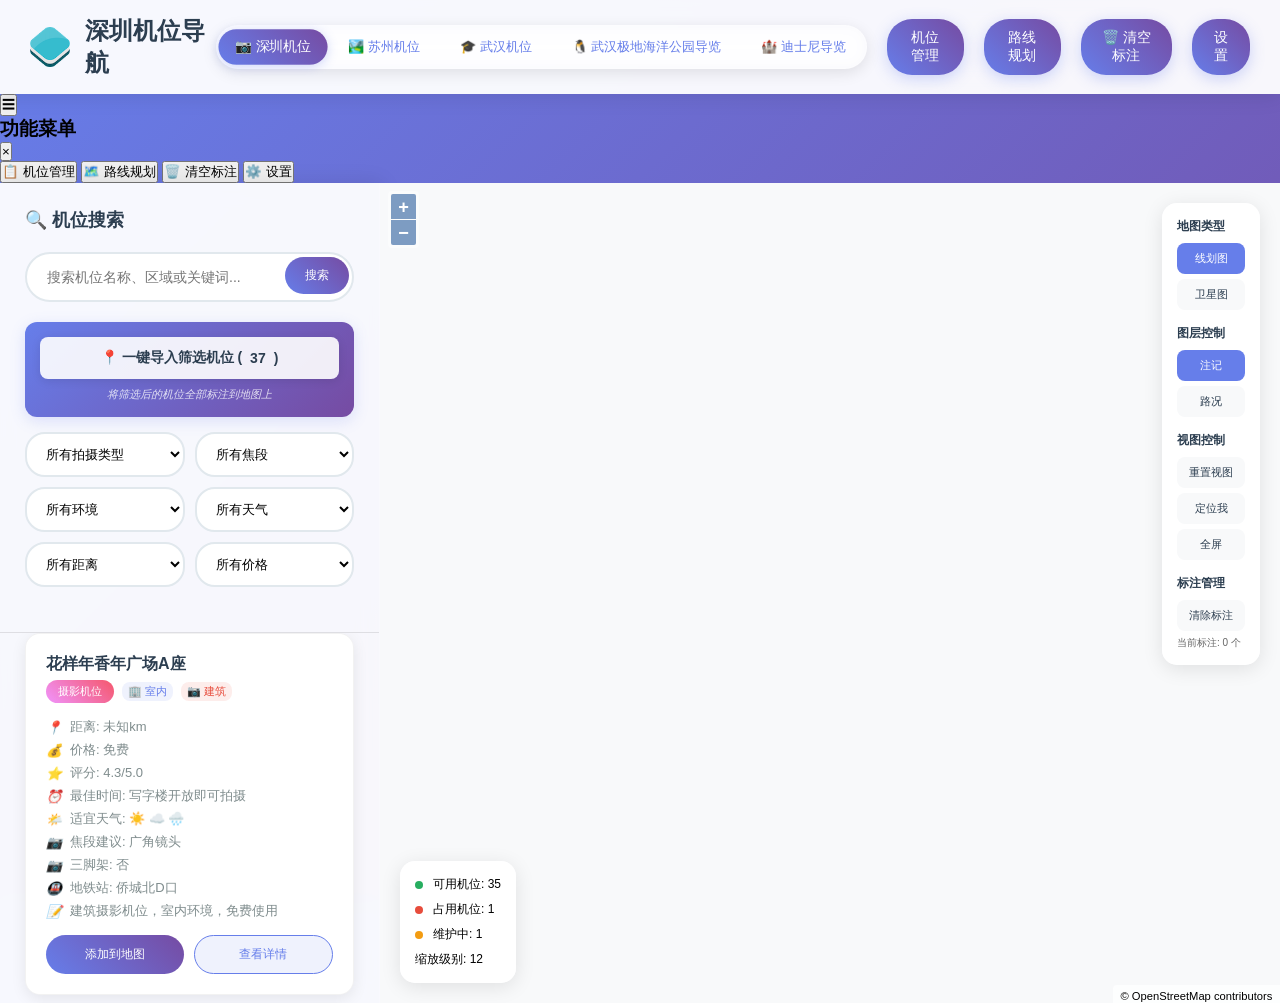
==== commit 5f4e2d3e: "Update index.html" ====
--- a/index.html
+++ b/index.html
@@ -57,6 +57,44 @@
         <span class="hamburger"></span>
     </button>
 
+    <!-- 移动端导航按钮 -->
+    <button class="mobile-nav-btn" onclick="toggleMobileNav()" id="mobileNavBtn">
+        <span class="nav-icon">☰</span>
+    </button>
+
+    <!-- 移动端导航菜单遮罩 -->
+    <div class="mobile-nav-overlay" id="mobileNavOverlay" onclick="toggleMobileNav()"></div>
+
+    <!-- 移动端导航菜单面板 -->
+    <div class="mobile-nav-panel" id="mobileNavPanel">
+        <div class="mobile-nav-header">
+            <h3>功能菜单</h3>
+            <button class="mobile-nav-close" onclick="toggleMobileNav()">×</button>
+        </div>
+        <div class="mobile-nav-content">
+            <button class="mobile-nav-item" onclick="showSpotManager(); toggleMobileNav();">
+                <span class="nav-item-icon">📋</span>
+                <span class="nav-item-text">机位管理</span>
+            </button>
+            <button class="mobile-nav-item" onclick="showRoutePlanner(); toggleMobileNav();">
+                <span class="nav-item-icon">🗺️</span>
+                <span class="nav-item-text">路线规划</span>
+            </button>
+            <button class="mobile-nav-item" id="mobileShowListBtn" onclick="showPerformanceList(); toggleMobileNav();" style="display:none;">
+                <span class="nav-item-icon">🎭</span>
+                <span class="nav-item-text">表演打卡</span>
+            </button>
+            <button class="mobile-nav-item" onclick="clearAllSpots(); toggleMobileNav();">
+                <span class="nav-item-icon">🗑️</span>
+                <span class="nav-item-text">清空标注</span>
+            </button>
+            <button class="mobile-nav-item" onclick="showSettings(); toggleMobileNav();">
+                <span class="nav-item-icon">⚙️</span>
+                <span class="nav-item-text">设置</span>
+            </button>
+        </div>
+    </div>
+
     <!-- 主容器 -->
     <div class="main-container">
         <!-- 侧边栏 -->
@@ -165,7 +203,8 @@
                 </div>
                 <div class="control-group">
                     <div class="control-title">视图控制</div>
-                    <button class="control-btn" onclick="resetView()">重置视图</button>
+                    <button class="control-btn" id="viewControlBtn" onclick="handleViewControl()">重置视图</button>
+                    <button class="control-btn" id="performanceCheckInBtn" onclick="showPerformanceList()" style="display:none;">表演打卡</button>
                     <button class="control-btn" onclick="locateMe()">定位我</button>
                     <button class="control-btn" onclick="fullscreen()">全屏</button>
                 </div>
--- a/style.css
+++ b/style.css
@@ -1680,4 +1680,722 @@
         0%, 100% { opacity: 0; }
         20%, 80% { opacity: 1; }
     }
+}
+
+.control-label {
+    display: block;
+    margin-bottom: 5px;
+    color: #333;
+    font-weight: bold;
+    font-size: 13px;
+}
+
+.control-input {
+    width: 100%;
+    padding: 6px;
+    border: 1px solid #ddd;
+    border-radius: 4px;
+    font-size: 12px;
+}
+
+.btn {
+    background: linear-gradient(135deg, #667eea 0%, #764ba2 100%);
+    color: white;
+    border: none;
+    padding: 8px 16px;
+    border-radius: 4px;
+    cursor: pointer;
+    font-size: 12px;
+    transition: all 0.3s ease;
+    width: 100%;
+    margin-bottom: 8px;
+}
+
+.btn:hover {
+    transform: translateY(-1px);
+    box-shadow: 0 3px 10px rgba(102, 126, 234, 0.4);
+}
+
+.btn:active {
+    transform: translateY(0);
+}
+
+.btn.secondary {
+    background: linear-gradient(135deg, #f093fb 0%, #f5576c 100%);
+}
+
+.btn.secondary:hover {
+    box-shadow: 0 3px 10px rgba(245, 87, 108, 0.4);
+}
+
+.loading {
+    position: absolute;
+    top: 50%;
+    left: 50%;
+    transform: translate(-50%, -50%);
+    color: #667eea;
+    font-size: 16px;
+    display: none;
+    z-index: 1000;
+}
+
+.loading.show {
+    display: block;
+}
+
+.spinner {
+    border: 3px solid rgba(102, 126, 234, 0.3);
+    border-radius: 50%;
+    border-top: 3px solid #667eea;
+    width: 24px;
+    height: 24px;
+    animation: spin 1s linear infinite;
+    margin: 0 auto 8px;
+}
+
+@keyframes spin {
+    0% { transform: rotate(0deg); }
+    100% { transform: rotate(360deg); }
+}
+
+.info-panel {
+    background: rgba(255, 255, 255, 0.9);
+    padding: 12px;
+    border-radius: 8px;
+    margin-top: 15px;
+    font-size: 11px;
+    color: #666;
+}
+
+.info-item {
+    margin-bottom: 4px;
+}
+
+.info-label {
+    font-weight: bold;
+    color: #333;
+}
+
+.error-message {
+    background: #ffebee;
+    color: #c62828;
+    padding: 8px;
+    border-radius: 4px;
+    margin-top: 8px;
+    font-size: 12px;
+    display: none;
+}
+
+.error-message.show {
+    display: block;
+}
+
+.success-message {
+    background: #e8f5e8;
+    color: #2e7d32;
+    padding: 8px;
+    border-radius: 4px;
+    margin-top: 8px;
+    font-size: 12px;
+    display: none;
+}
+
+.success-message.show {
+    display: block;
+}
+
+/* 距离显示面板 */
+.distance-panel {
+    position: fixed;
+    top: 20px;
+    right: 20px;
+    background: rgba(255, 255, 255, 0.95);
+    backdrop-filter: blur(10px);
+    padding: 12px 16px;
+    border-radius: 8px;
+    box-shadow: 0 4px 15px rgba(0, 0, 0, 0.1);
+    font-family: 'Microsoft YaHei', Arial, sans-serif;
+    z-index: 1000;
+    min-width: 160px;
+    border: 1px solid rgba(102, 126, 234, 0.2);
+}
+
+.distance-title {
+    font-size: 12px;
+    font-weight: bold;
+    color: #333;
+    margin-bottom: 6px;
+    text-align: center;
+}
+
+.distance-value {
+    font-size: 16px;
+    font-weight: bold;
+    color: #667eea;
+    text-align: center;
+    margin-bottom: 4px;
+}
+
+.distance-unit {
+    font-size: 10px;
+    color: #666;
+    text-align: center;
+}
+
+.distance-reset {
+    background: linear-gradient(135deg, #667eea 0%, #764ba2 100%);
+    color: white;
+    border: none;
+    padding: 4px 8px;
+    border-radius: 4px;
+    cursor: pointer;
+    font-size: 10px;
+    margin-top: 6px;
+    width: 100%;
+    transition: all 0.3s ease;
+}
+
+.distance-reset:hover {
+    transform: translateY(-1px);
+    box-shadow: 0 3px 10px rgba(102, 126, 234, 0.3);
+}
+
+/* 三维模型查看器容器样式 */
+.model-viewer-container {
+    position: fixed;
+    top: 0;
+    left: 0;
+    width: 100%;
+    height: 100%;
+    background: #f0f0f0;
+    z-index: 2000;
+    opacity: 0;
+    visibility: hidden;
+    transition: all 0.5s ease-in-out;
+    display: flex;
+}
+
+.model-viewer-container.show {
+    opacity: 1;
+    visibility: visible;
+}
+
+.model-viewer-sidebar {
+    width: 300px;
+    background: rgba(255, 255, 255, 0.95);
+    backdrop-filter: blur(10px);
+    padding: 20px;
+    box-shadow: 2px 0 10px rgba(0, 0, 0, 0.1);
+    overflow-y: auto;
+}
+
+.model-viewer-main {
+    flex: 1;
+    position: relative;
+    background: #f0f0f0;
+}
+
+.model-viewer-main .canvas-container {
+    position: relative;
+    width: 100%;
+    height: 100%;
+}
+
+.model-viewer-canvas {
+    width: 100%;
+    height: 100%;
+    display: block;
+    user-select: none;
+    -webkit-user-select: none;
+    -moz-user-select: none;
+    -ms-user-select: none;
+    -webkit-user-drag: none;
+    -webkit-touch-callout: none;
+    cursor: grab;
+}
+
+.model-viewer-canvas:active {
+    cursor: grabbing;
+}
+
+.close-3d-viewer {
+    position: absolute;
+    top: 20px;
+    right: 20px;
+    width: 40px;
+    height: 40px;
+    background: rgba(255, 255, 255, 0.9);
+    border: none;
+    border-radius: 50%;
+    font-size: 20px;
+    font-weight: bold;
+    color: #333;
+    cursor: pointer;
+    z-index: 2001;
+    transition: all 0.3s ease;
+    display: flex;
+    align-items: center;
+    justify-content: center;
+}
+
+.close-3d-viewer:hover {
+    background: rgba(255, 255, 255, 1);
+    transform: scale(1.1);
+}
+
+.back-to-2d-btn {
+    position: absolute;
+    top: 20px;
+    left: 20px;
+    background: linear-gradient(135deg, #667eea 0%, #764ba2 100%);
+    color: white;
+    border: none;
+    border-radius: 25px;
+    padding: 12px 20px;
+    font-size: 14px;
+    font-weight: 600;
+    cursor: pointer;
+    box-shadow: 0 4px 15px rgba(102, 126, 234, 0.3);
+    transition: all 0.3s ease;
+    z-index: 2001;
+}
+
+.back-to-2d-btn:hover {
+    transform: translateY(-2px);
+    box-shadow: 0 6px 20px rgba(102, 126, 234, 0.4);
+}
+
+.back-to-2d-btn:active {
+    transform: translateY(0);
+}
+
+/* 表演打卡模态窗口样式 */
+.performance-modal-content {
+    max-width: 900px;
+    width: 95%;
+}
+
+.performance-table-container {
+    margin-bottom: 20px;
+    overflow-x: auto;
+}
+
+.performance-table {
+    width: 100%;
+    border-collapse: collapse;
+    background: white;
+    border-radius: 12px;
+    overflow: hidden;
+    box-shadow: 0 2px 10px rgba(0, 0, 0, 0.05);
+}
+
+.performance-table thead {
+    background: linear-gradient(135deg, #ff6b35 0%, #e55a2b 100%);
+    color: white;
+}
+
+.performance-table th {
+    padding: 15px 20px;
+    text-align: left;
+    font-weight: 600;
+    font-size: 14px;
+    text-transform: uppercase;
+    letter-spacing: 0.5px;
+}
+
+.performance-table tbody tr {
+    border-bottom: 1px solid #e8e8e8;
+    transition: all 0.3s ease;
+}
+
+    .performance-table tbody tr:hover {
+        background: #f8f9fa;
+        transform: scale(1.01);
+        box-shadow: 0 2px 8px rgba(0, 0, 0, 0.05);
+    }
+    
+    /* 移动端禁用悬停效果 */
+    @media screen and (max-width: 768px) {
+        .performance-table tbody tr:hover {
+            transform: none;
+        }
+    }
+
+.performance-table tbody tr.performance-watched {
+    background: #e9ecef;
+    opacity: 0.7;
+}
+
+.performance-table tbody tr.performance-watched:hover {
+    background: #dee2e6;
+    opacity: 0.8;
+}
+
+.performance-table tbody tr.performance-watched .performance-name,
+.performance-table tbody tr.performance-watched .performance-location,
+.performance-table tbody tr.performance-watched .performance-time {
+    color: #6c757d;
+    text-decoration: line-through;
+}
+
+.performance-table tbody tr:last-child {
+    border-bottom: none;
+}
+
+.performance-table td {
+    padding: 15px 20px;
+    font-size: 14px;
+    color: #2c3e50;
+    vertical-align: middle;
+}
+
+.performance-name {
+    font-weight: 600;
+    color: #2c3e50;
+    margin-bottom: 4px;
+}
+
+.performance-location {
+    color: #7f8c8d;
+    font-size: 13px;
+    display: flex;
+    align-items: center;
+    gap: 6px;
+}
+
+.performance-location::before {
+    content: '📍';
+    font-size: 12px;
+}
+
+.performance-time {
+    color: #e74c3c;
+    font-weight: 600;
+    font-size: 15px;
+    display: flex;
+    align-items: center;
+    gap: 6px;
+    font-family: 'Courier New', monospace;
+}
+
+.performance-time::before {
+    content: '⏰';
+    font-size: 14px;
+}
+
+.table-action-btn {
+    padding: 8px 16px;
+    background: linear-gradient(135deg, #ff6b35 0%, #e55a2b 100%);
+    color: white;
+    border: none;
+    border-radius: 20px;
+    font-size: 12px;
+    font-weight: 500;
+    cursor: pointer;
+    transition: all 0.3s ease;
+    box-shadow: 0 2px 8px rgba(255, 107, 53, 0.3);
+}
+
+.table-action-btn:hover {
+    transform: translateY(-2px);
+    box-shadow: 0 4px 12px rgba(255, 107, 53, 0.4);
+}
+
+.table-action-btn:active {
+    transform: translateY(0);
+}
+
+/* 复选框样式 */
+.performance-checkbox-label {
+    display: flex;
+    align-items: center;
+    justify-content: center;
+    cursor: pointer;
+    user-select: none;
+    padding: 4px 8px;
+    border-radius: 6px;
+    transition: all 0.3s ease;
+}
+
+.performance-checkbox-label:hover {
+    background: rgba(255, 107, 53, 0.1);
+}
+
+.performance-checkbox {
+    width: 18px;
+    height: 18px;
+    cursor: pointer;
+    margin-right: 6px;
+    accent-color: #ff6b35;
+    transition: all 0.2s ease;
+}
+
+.performance-checkbox:hover {
+    transform: scale(1.1);
+}
+
+.checkbox-text {
+    font-size: 12px;
+    color: #6c757d;
+    font-weight: 500;
+    transition: all 0.2s ease;
+}
+
+.performance-checkbox:checked + .checkbox-text {
+    color: #ff6b35;
+    font-weight: 600;
+}
+
+.performance-table tbody tr.performance-watched .checkbox-text {
+    color: #6c757d;
+}
+
+.performance-table tbody tr.performance-watched .performance-checkbox-label:hover {
+    background: rgba(108, 117, 125, 0.1);
+}
+
+.performance-info {
+    background: linear-gradient(135deg, #fff3cd 0%, #ffeaa7 100%);
+    border-radius: 12px;
+    padding: 15px 20px;
+    border-left: 4px solid #ffc107;
+    margin-top: 20px;
+}
+
+.performance-info p {
+    margin: 8px 0;
+    color: #856404;
+    font-size: 13px;
+    line-height: 1.6;
+}
+
+.performance-info p:first-child {
+    margin-top: 0;
+}
+
+.performance-info p:last-child {
+    margin-bottom: 0;
+}
+
+/* 响应式设计 - 表演表格 */
+@media screen and (max-width: 768px) {
+    .performance-modal-content {
+        width: 100%;
+        max-width: 100%;
+        max-height: 100vh;
+        height: 100vh;
+        border-radius: 0;
+        margin: 0;
+    }
+    
+    .performance-modal-content .modal-header {
+        border-radius: 0;
+        padding: 15px 20px;
+        position: sticky;
+        top: 0;
+        z-index: 10;
+    }
+    
+    .performance-modal-content .modal-close {
+        width: 32px;
+        height: 32px;
+        font-size: 18px;
+        top: 12px;
+        right: 15px;
+    }
+    
+    .performance-modal-content .modal-title {
+        font-size: 18px;
+    }
+    
+    .performance-modal-content .modal-subtitle {
+        font-size: 12px;
+    }
+    
+    .performance-modal-content .modal-body {
+        padding: 15px;
+        max-height: calc(100vh - 100px);
+        overflow-y: auto;
+        -webkit-overflow-scrolling: touch;
+    }
+    
+    .performance-table-container {
+        overflow-x: auto;
+        -webkit-overflow-scrolling: touch;
+        margin-bottom: 15px;
+    }
+    
+    .performance-table {
+        min-width: 100%;
+        width: 100%;
+        font-size: 12px;
+        table-layout: fixed;
+    }
+    
+    .performance-table th {
+        padding: 10px 6px;
+        font-size: 10px;
+        white-space: nowrap;
+        overflow: hidden;
+        text-overflow: ellipsis;
+    }
+    
+    .performance-table th:nth-child(1) {
+        width: 28%;
+    }
+    
+    .performance-table th:nth-child(2) {
+        width: 22%;
+    }
+    
+    .performance-table th:nth-child(3) {
+        width: 18%;
+    }
+    
+    .performance-table th:nth-child(4) {
+        width: 18%;
+    }
+    
+    .performance-table th:nth-child(5) {
+        width: 14%;
+        text-align: center;
+    }
+    
+    .performance-table td:nth-child(5) {
+        text-align: center;
+        padding: 8px 4px;
+    }
+    
+    .performance-table td {
+        padding: 10px 6px;
+        font-size: 11px;
+        word-break: break-word;
+        overflow: hidden;
+        text-overflow: ellipsis;
+    }
+    
+    .performance-table td:nth-child(5) {
+        text-align: center;
+        padding: 8px 4px;
+    }
+    
+    .performance-name {
+        font-size: 11px;
+        line-height: 1.4;
+        overflow: hidden;
+        text-overflow: ellipsis;
+        display: -webkit-box;
+        -webkit-line-clamp: 2;
+        -webkit-box-orient: vertical;
+    }
+    
+    .performance-location {
+        font-size: 10px;
+        overflow: hidden;
+        text-overflow: ellipsis;
+        white-space: nowrap;
+    }
+    
+    .performance-time {
+        font-size: 12px;
+        white-space: nowrap;
+    }
+    
+    .table-action-btn {
+        padding: 5px 8px;
+        font-size: 10px;
+        white-space: nowrap;
+    }
+    
+    .performance-checkbox-label {
+        padding: 2px 4px;
+        justify-content: flex-start;
+    }
+    
+    .performance-checkbox {
+        width: 18px;
+        height: 18px;
+        margin-right: 4px;
+        flex-shrink: 0;
+    }
+    
+    .checkbox-text {
+        font-size: 10px;
+        white-space: nowrap;
+    }
+    
+    .performance-info {
+        padding: 12px 15px;
+        margin-top: 15px;
+    }
+    
+    .performance-info p {
+        font-size: 11px;
+        margin: 6px 0;
+        line-height: 1.5;
+    }
+    
+    /* 优化已看状态的显示 */
+    .performance-table tbody tr.performance-watched {
+        opacity: 0.6;
+    }
+}
+
+/* 超小屏幕优化 */
+@media screen and (max-width: 480px) {
+    .performance-modal-content .modal-header {
+        padding: 12px 15px;
+    }
+    
+    .performance-modal-content .modal-title {
+        font-size: 16px;
+    }
+    
+    .performance-modal-content .modal-subtitle {
+        font-size: 11px;
+    }
+    
+    .performance-modal-content .modal-body {
+        padding: 12px;
+    }
+    
+    .performance-table {
+        font-size: 11px;
+    }
+    
+    .performance-table th {
+        padding: 8px 6px;
+        font-size: 9px;
+    }
+    
+    .performance-table td {
+        padding: 8px 6px;
+        font-size: 10px;
+    }
+    
+    .performance-name {
+        font-size: 10px;
+    }
+    
+    .performance-location {
+        font-size: 9px;
+    }
+    
+    .performance-time {
+        font-size: 11px;
+    }
+    
+    .table-action-btn {
+        padding: 4px 6px;
+        font-size: 9px;
+    }
+    
+    .performance-checkbox {
+        width: 16px;
+        height: 16px;
+    }
+    
+    .checkbox-text {
+        font-size: 9px;
+    }
 }
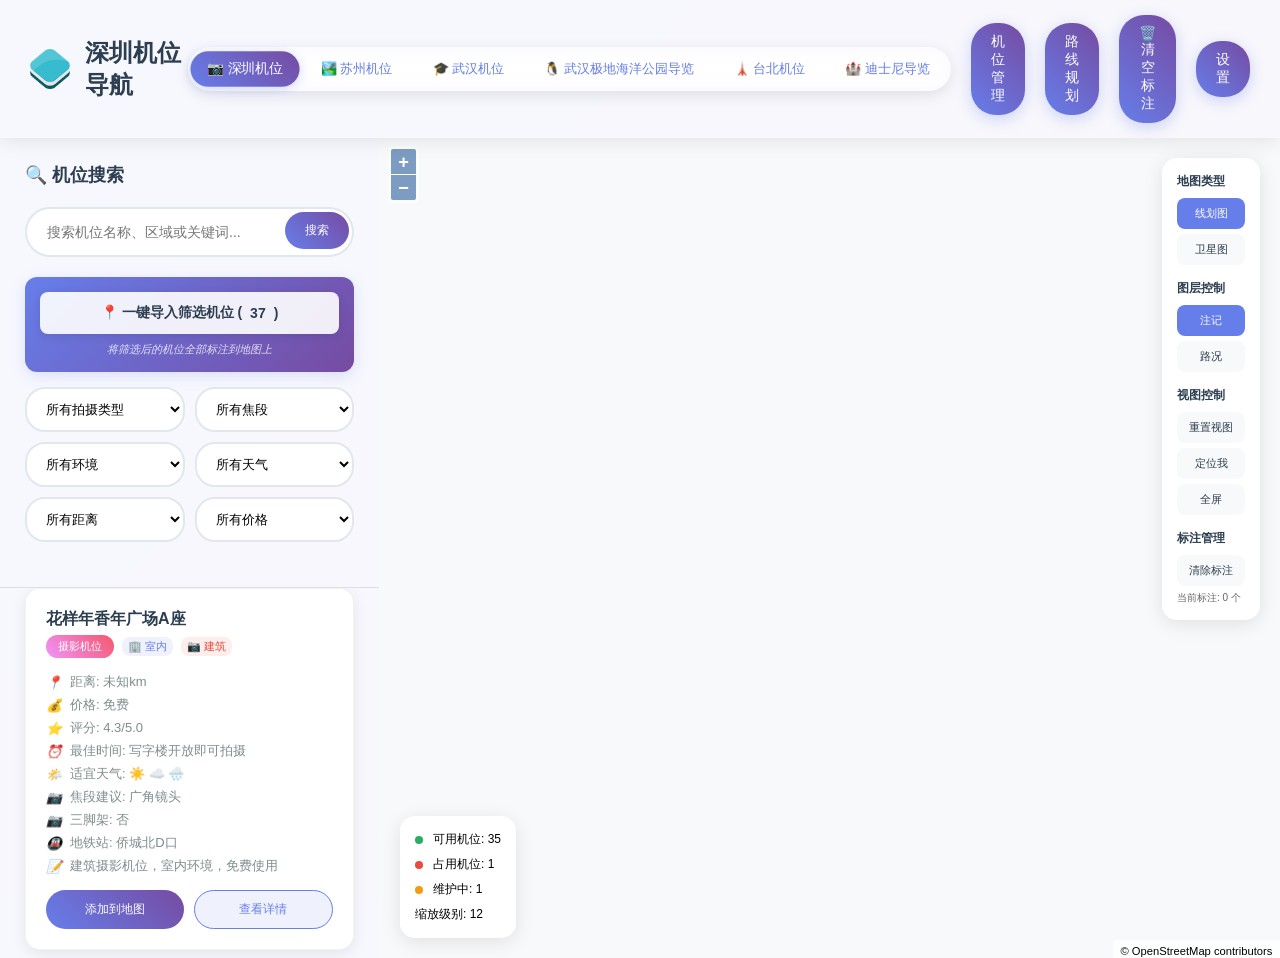
==== commit e2b7f357: "Update index.html" ====
--- a/index.html
+++ b/index.html
@@ -38,6 +38,9 @@
                 <button class="mode-btn" onclick="switchMode('wuhanOcean')" id="wuhanOceanModeBtn">
                     🐧 武汉极地海洋公园导览
                 </button>
+                <button class="mode-btn" onclick="switchMode('taipei')" id="taipeiModeBtn">
+                    🗼 台北机位
+                </button>
                 <button class="mode-btn" onclick="switchMode('disney')" id="disneyModeBtn">
                     🏰 迪士尼导览
                 </button>
@@ -115,6 +118,9 @@
                     <button class="mobile-mode-btn" onclick="switchMode('wuhanOcean')" id="mobileWuhanOceanModeBtn">
                         🐧 武汉极地海洋公园导览
                     </button>
+                    <button class="mobile-mode-btn" onclick="switchMode('taipei')" id="mobileTaipeiModeBtn">
+                        🗼 台北机位
+                    </button>
                     <button class="mobile-mode-btn" onclick="switchMode('disney')" id="mobileDisneyModeBtn">
                         🏰 迪士尼导览
                     </button>
--- a/style.css
+++ b/style.css
@@ -221,6 +221,169 @@
     font-size: 18px;
 }
 
+/* 移动端导航按钮 */
+.mobile-nav-btn {
+    display: none;
+    position: fixed;
+    top: 20px;
+    right: 80px;
+    z-index: 1001;
+    background: rgba(255, 255, 255, 0.95);
+    border: none;
+    border-radius: 50%;
+    width: 50px;
+    height: 50px;
+    cursor: pointer;
+    box-shadow: 0 4px 15px rgba(0, 0, 0, 0.2);
+    backdrop-filter: blur(10px);
+    justify-content: center;
+    align-items: center;
+    transition: all 0.3s ease;
+}
+
+.mobile-nav-btn:hover {
+    background: rgba(255, 255, 255, 1);
+    transform: scale(1.05);
+}
+
+.mobile-nav-btn.active {
+    background: linear-gradient(45deg, #667eea, #764ba2);
+    color: white;
+}
+
+.nav-icon {
+    font-size: 20px;
+    font-weight: bold;
+    color: #2c3e50;
+}
+
+.mobile-nav-btn.active .nav-icon {
+    color: white;
+}
+
+/* 移动端导航菜单遮罩 */
+.mobile-nav-overlay {
+    position: fixed;
+    top: 0;
+    left: 0;
+    width: 100%;
+    height: 100%;
+    background: rgba(0, 0, 0, 0.5);
+    z-index: 1001;
+    opacity: 0;
+    visibility: hidden;
+    transition: all 0.3s ease;
+}
+
+.mobile-nav-overlay.active {
+    opacity: 1;
+    visibility: visible;
+}
+
+/* 移动端导航菜单面板 */
+.mobile-nav-panel {
+    position: fixed;
+    top: 0;
+    right: -100%;
+    width: 280px;
+    height: 100vh;
+    background: rgba(255, 255, 255, 0.98);
+    backdrop-filter: blur(10px);
+    box-shadow: -4px 0 20px rgba(0, 0, 0, 0.2);
+    z-index: 1002;
+    transition: right 0.3s ease;
+    display: flex;
+    flex-direction: column;
+    overflow: hidden;
+}
+
+.mobile-nav-panel.active {
+    right: 0;
+}
+
+.mobile-nav-header {
+    background: linear-gradient(135deg, #667eea 0%, #764ba2 100%);
+    color: white;
+    padding: 20px;
+    display: flex;
+    justify-content: space-between;
+    align-items: center;
+    box-shadow: 0 2px 10px rgba(0, 0, 0, 0.1);
+}
+
+.mobile-nav-header h3 {
+    margin: 0;
+    font-size: 18px;
+    font-weight: 600;
+}
+
+.mobile-nav-close {
+    background: rgba(255, 255, 255, 0.2);
+    border: none;
+    color: white;
+    width: 32px;
+    height: 32px;
+    border-radius: 50%;
+    font-size: 24px;
+    cursor: pointer;
+    display: flex;
+    align-items: center;
+    justify-content: center;
+    transition: all 0.3s ease;
+}
+
+.mobile-nav-close:hover {
+    background: rgba(255, 255, 255, 0.3);
+    transform: scale(1.1);
+}
+
+.mobile-nav-content {
+    flex: 1;
+    overflow-y: auto;
+    padding: 20px 0;
+    -webkit-overflow-scrolling: touch;
+}
+
+.mobile-nav-item {
+    width: 100%;
+    padding: 18px 20px;
+    border: none;
+    background: transparent;
+    color: #2c3e50;
+    font-size: 16px;
+    text-align: left;
+    cursor: pointer;
+    display: flex;
+    align-items: center;
+    gap: 15px;
+    transition: all 0.3s ease;
+    border-bottom: 1px solid #f0f0f0;
+}
+
+.mobile-nav-item:last-child {
+    border-bottom: none;
+}
+
+.mobile-nav-item:hover {
+    background: rgba(102, 126, 234, 0.1);
+    transform: translateX(5px);
+}
+
+.mobile-nav-item:active {
+    background: rgba(102, 126, 234, 0.2);
+}
+
+.nav-item-icon {
+    font-size: 20px;
+    width: 30px;
+    text-align: center;
+}
+
+.nav-item-text {
+    font-weight: 500;
+    flex: 1;
+}
+
 /* 侧边栏 */
 .sidebar {
     width: 380px;
@@ -933,6 +1096,11 @@
         display: flex !important;
     }
     
+    /* 显示移动端导航按钮 */
+    .mobile-nav-btn {
+        display: flex !important;
+    }
+    
     /* 隐藏桌面端导航 */
     .header {
         padding: 10px 20px;
@@ -1001,6 +1169,18 @@
         transform: translateX(0);
     }
     
+    /* 移动端导航按钮位置调整 */
+    .mobile-nav-btn {
+        top: 20px;
+        right: 80px;
+    }
+    
+    /* 移动端导航面板在小屏幕上的优化 */
+    .mobile-nav-panel {
+        width: 85%;
+        max-width: 320px;
+    }
+    
     /* 状态指示器调整 */
     .status-indicator {
         bottom: 20px;
@@ -2177,6 +2357,53 @@
     margin-bottom: 0;
 }
 
+/* 一键导入按钮样式 */
+.performance-import-section {
+    margin-top: 20px;
+    padding: 15px 0;
+    border-top: 2px solid #e8e8e8;
+}
+
+.performance-import-btn {
+    width: 100%;
+    padding: 15px 20px;
+    background: linear-gradient(135deg, #ff6b35 0%, #e55a2b 100%);
+    color: white;
+    border: none;
+    border-radius: 12px;
+    font-size: 16px;
+    font-weight: 600;
+    cursor: pointer;
+    transition: all 0.3s ease;
+    box-shadow: 0 4px 15px rgba(255, 107, 53, 0.3);
+    display: flex;
+    align-items: center;
+    justify-content: center;
+    gap: 8px;
+}
+
+.performance-import-btn:hover {
+    transform: translateY(-2px);
+    box-shadow: 0 6px 20px rgba(255, 107, 53, 0.4);
+}
+
+.performance-import-btn:active {
+    transform: translateY(0);
+}
+
+/* 移动端一键导入按钮样式 */
+@media screen and (max-width: 768px) {
+    .performance-import-section {
+        margin-top: 15px;
+        padding: 12px 0;
+    }
+    
+    .performance-import-btn {
+        padding: 12px 16px;
+        font-size: 14px;
+    }
+}
+
 /* 响应式设计 - 表演表格 */
 @media screen and (max-width: 768px) {
     .performance-modal-content {
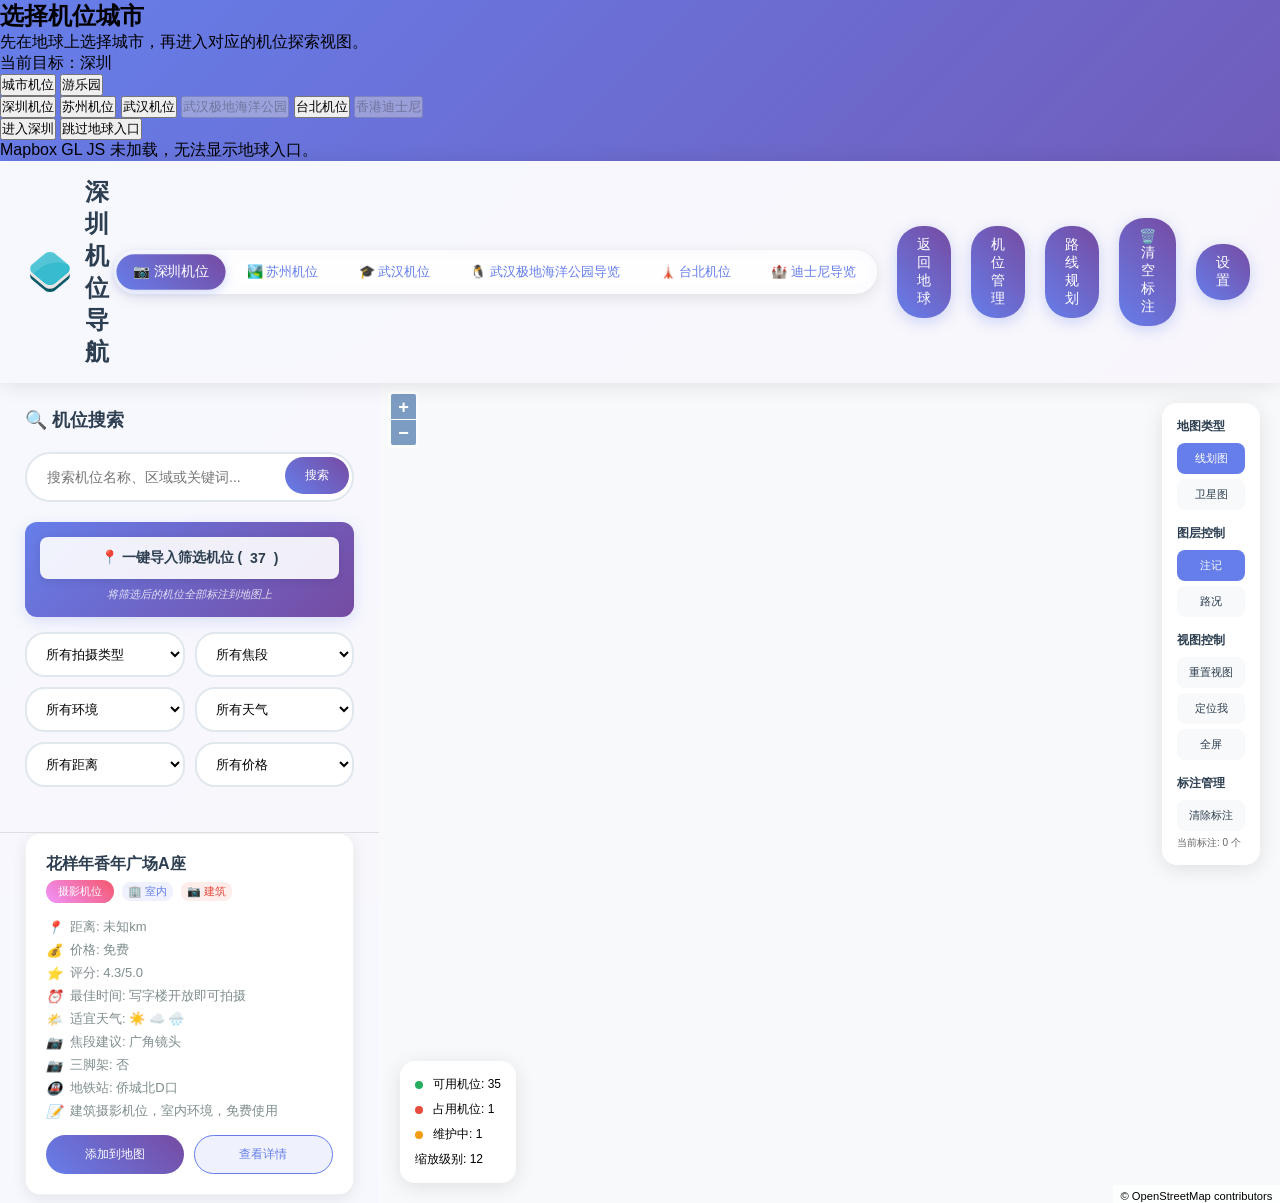
==== commit d61a1a00: "Update index.html" ====
--- a/index.html
+++ b/index.html
@@ -5,18 +5,49 @@
     <meta name="viewport" content="width=device-width, initial-scale=1.0">
     <title>深圳机位导航 - 专业摄影机位查询平台</title>
     <link href="../css/ol.css" rel="stylesheet" />
+    <link href="https://api.mapbox.com/mapbox-gl-js/v3.4.0/mapbox-gl.css" rel="stylesheet" />
     <link href="style.css" rel="stylesheet" />
     <script src="../libs/ol5/ol.js"></script>
     <script src="../libs/jquery-1.11.2.min.js"></script>
+    <script src="https://api.mapbox.com/mapbox-gl-js/v3.4.0/mapbox-gl.js"></script>
     <!-- Three.js 库用于三维模型查看器 -->
     <script src="https://cdnjs.cloudflare.com/ajax/libs/three.js/r128/three.min.js"></script>
     <script src="https://cdn.jsdelivr.net/npm/three@0.128.0/examples/js/loaders/OBJLoader.js"></script>
     <script src="https://cdn.jsdelivr.net/npm/three@0.128.0/examples/js/loaders/MTLLoader.js"></script>
     <script src="https://cdn.jsdelivr.net/npm/three@0.128.0/examples/js/controls/OrbitControls.js"></script>
     <script src="data.js"></script>
+    <script src="mapbox-config.js"></script>
     <script src="app.js"></script>
 </head>
 <body>
+    <!-- 3D地球城市入口 -->
+    <div class="globe-intro active" id="globeIntro">
+        <div id="globeMap" aria-label="3D globe city selector"></div>
+        <div class="globe-intro-mask"></div>
+        <div class="globe-intro-panel">
+            <h2 class="globe-intro-title">选择机位城市</h2>
+            <p class="globe-intro-subtitle">先在地球上选择城市，再进入对应的机位探索视图。</p>
+            <div class="globe-selected-city" id="globeSelectedCity">当前目标：深圳</div>
+            <div class="globe-entry-tabs" id="globeEntryTabs">
+                <button class="globe-entry-tab active" type="button" data-group="city">城市机位</button>
+                <button class="globe-entry-tab" type="button" data-group="park">游乐园</button>
+            </div>
+            <div class="globe-city-buttons">
+                <button class="globe-city-btn" data-mode="shenzhen">深圳机位</button>
+                <button class="globe-city-btn" data-mode="suzhou">苏州机位</button>
+                <button class="globe-city-btn" data-mode="wuhan">武汉机位</button>
+                <button class="globe-city-btn" data-mode="wuhanOcean">武汉极地海洋公园</button>
+                <button class="globe-city-btn" data-mode="taipei">台北机位</button>
+                <button class="globe-city-btn" data-mode="disney">香港迪士尼</button>
+            </div>
+            <div class="globe-intro-actions">
+                <button class="globe-start-btn" id="globeStartBtn" data-mode="shenzhen">进入深圳</button>
+                <button class="globe-skip-btn" id="globeSkipBtn">跳过地球入口</button>
+            </div>
+            <div class="globe-token-hint" id="globeTokenHint"></div>
+        </div>
+    </div>
+
     <!-- 顶部导航栏 -->
     <div class="header">
         <div class="logo">
@@ -45,6 +76,7 @@
                     🏰 迪士尼导览
                 </button>
             </div>
+            <button class="nav-btn nav-btn-secondary" onclick="showGlobeIntro()">返回地球</button>
             <button class="nav-btn" onclick="showSpotManager()">机位管理</button>
             <button class="nav-btn" onclick="showRoutePlanner()">路线规划</button>
             <button class="nav-btn" id="showListBtn" onclick="showPerformanceList()" style="display:none;">表演打卡</button>
@@ -75,6 +107,10 @@
             <button class="mobile-nav-close" onclick="toggleMobileNav()">×</button>
         </div>
         <div class="mobile-nav-content">
+            <button class="mobile-nav-item" onclick="showGlobeIntro(); toggleMobileNav();">
+                <span class="nav-item-icon">🌐</span>
+                <span class="nav-item-text">返回地球</span>
+            </button>
             <button class="mobile-nav-item" onclick="showSpotManager(); toggleMobileNav();">
                 <span class="nav-item-icon">📋</span>
                 <span class="nav-item-text">机位管理</span>
@@ -288,5 +324,40 @@
             </div>
         </div>
     </div>
+    <div class="modal-overlay" id="routePlannerModal">
+        <div class="modal-content route-planner-modal-content">
+            <div class="modal-header route-planner-header">
+                <div>
+                    <div class="modal-title" id="routePlannerTitle">旅行规划</div>
+                    <div class="modal-subtitle" id="routePlannerSubtitle">深圳地区机位路线规划</div>
+                </div>
+                <button class="modal-close" onclick="closeRoutePlanner()">×</button>
+            </div>
+            <div class="modal-body route-planner-body" id="routePlannerBody">
+                <!-- 路线规划内容由 JavaScript 渲染 -->
+            </div>
+        </div>
+    </div>
+    <div class="modal-overlay" id="confirmModal">
+        <div class="modal-content confirm-modal-content">
+            <div class="modal-header route-planner-header confirm-modal-header">
+                <div>
+                    <div class="modal-title" id="confirmModalTitle">操作确认</div>
+                    <div class="modal-subtitle" id="confirmModalSubtitle">请确认是否继续</div>
+                </div>
+                <button class="modal-close" onclick="closeConfirmModal()">×</button>
+            </div>
+            <div class="modal-body confirm-modal-body">
+                <div class="confirm-modal-icon">!</div>
+                <div class="confirm-modal-message" id="confirmModalMessage">
+                    当前操作可能会清除地图上的路线规划标识。
+                </div>
+                <div class="confirm-modal-actions">
+                    <button class="route-planner-btn ghost" id="confirmModalCancelBtn" onclick="cancelConfirmModal()">取消</button>
+                    <button class="route-planner-btn primary" id="confirmModalConfirmBtn" onclick="confirmModalAction()">确认继续</button>
+                </div>
+            </div>
+        </div>
+    </div>
 </body>
-</html> +</html> 
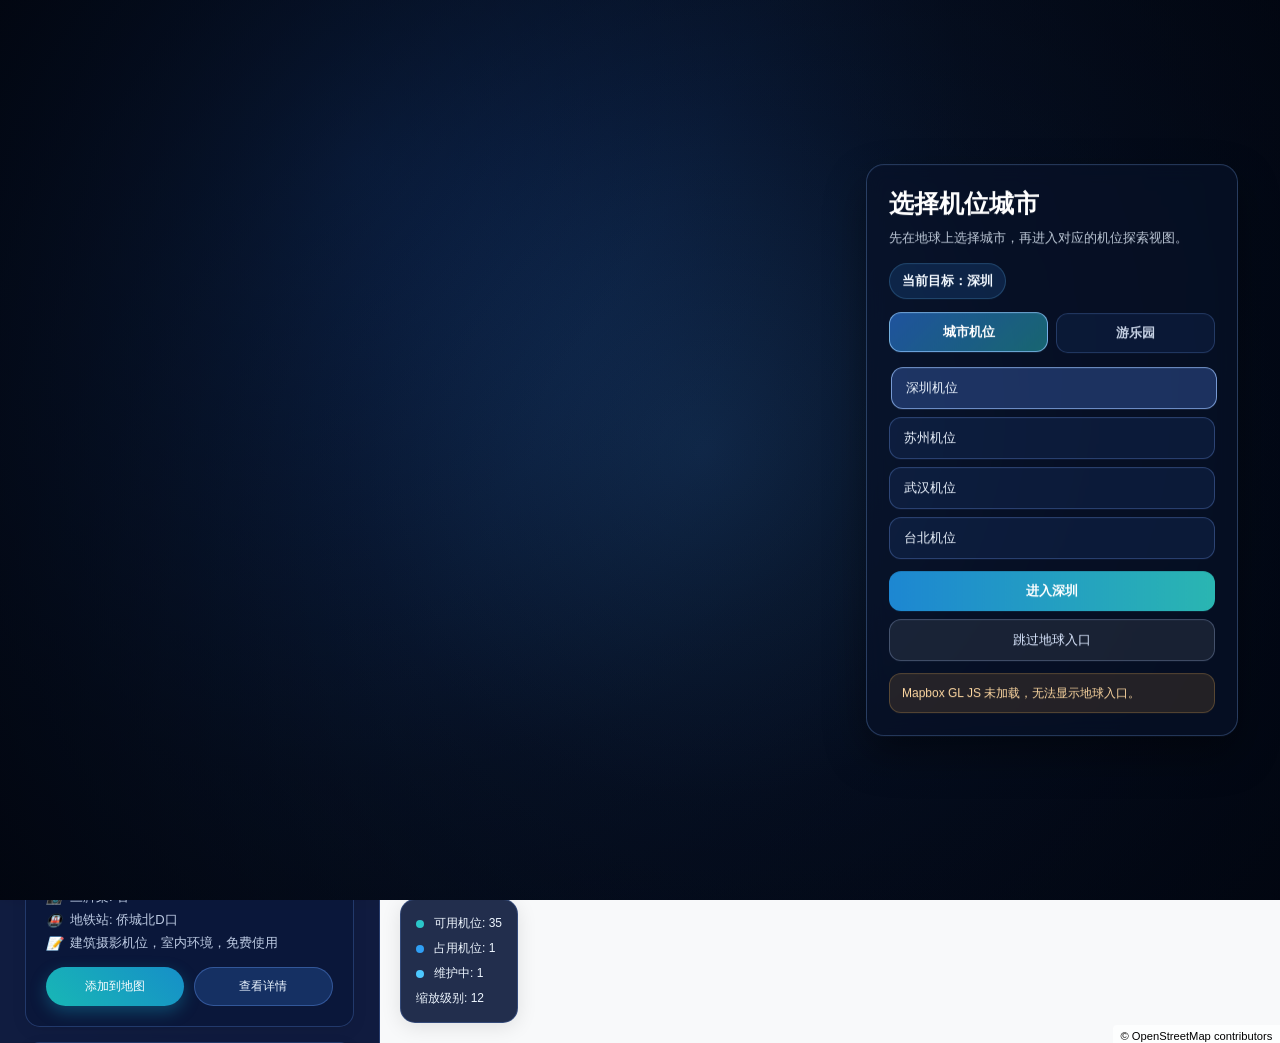
==== commit 5b5aab3e: "Update index.html" ====
--- a/index.html
+++ b/index.html
@@ -10,11 +10,6 @@
     <script src="../libs/ol5/ol.js"></script>
     <script src="../libs/jquery-1.11.2.min.js"></script>
     <script src="https://api.mapbox.com/mapbox-gl-js/v3.4.0/mapbox-gl.js"></script>
-    <!-- Three.js 库用于三维模型查看器 -->
-    <script src="https://cdnjs.cloudflare.com/ajax/libs/three.js/r128/three.min.js"></script>
-    <script src="https://cdn.jsdelivr.net/npm/three@0.128.0/examples/js/loaders/OBJLoader.js"></script>
-    <script src="https://cdn.jsdelivr.net/npm/three@0.128.0/examples/js/loaders/MTLLoader.js"></script>
-    <script src="https://cdn.jsdelivr.net/npm/three@0.128.0/examples/js/controls/OrbitControls.js"></script>
     <script src="data.js"></script>
     <script src="mapbox-config.js"></script>
     <script src="app.js"></script>
--- a/style.css
+++ b/style.css
@@ -9,6 +9,219 @@
     background: linear-gradient(135deg, #667eea 0%, #764ba2 100%);
     height: 100vh;
     overflow: hidden;
+}
+
+.globe-intro {
+    position: fixed;
+    inset: 0;
+    z-index: 30000;
+    opacity: 0;
+    visibility: hidden;
+    transition: opacity 0.35s ease, visibility 0.35s ease;
+    background: radial-gradient(circle at 28% 18%, #113264 0%, #071224 52%, #02050d 100%);
+}
+
+.globe-intro.active {
+    opacity: 1;
+    visibility: visible;
+}
+
+#globeMap {
+    width: 100%;
+    height: 100%;
+}
+
+.globe-intro-mask {
+    position: absolute;
+    inset: 0;
+    pointer-events: none;
+    background:
+        radial-gradient(circle at 55% 50%, rgba(73, 164, 255, 0.12) 0%, rgba(7, 13, 30, 0.12) 42%, rgba(1, 4, 12, 0.82) 100%),
+        linear-gradient(118deg, rgba(5, 16, 39, 0.82) 0%, rgba(5, 16, 39, 0.32) 44%, rgba(3, 11, 28, 0.82) 100%);
+}
+
+.globe-intro-panel {
+    position: absolute;
+    top: 50%;
+    right: 42px;
+    transform: translateY(-50%);
+    width: 372px;
+    padding: 22px;
+    border-radius: 18px;
+    border: 1px solid rgba(129, 181, 255, 0.28);
+    background: rgba(8, 18, 40, 0.7);
+    backdrop-filter: blur(10px);
+    color: #eef6ff;
+    box-shadow: 0 18px 40px rgba(0, 0, 0, 0.38);
+}
+
+.globe-intro-title {
+    font-size: 25px;
+    font-weight: 700;
+    margin-bottom: 8px;
+    color: #ffffff;
+}
+
+.globe-intro-subtitle {
+    font-size: 13px;
+    line-height: 1.6;
+    color: rgba(230, 241, 255, 0.82);
+    margin-bottom: 14px;
+}
+
+.globe-selected-city {
+    display: inline-flex;
+    align-items: center;
+    min-height: 34px;
+    margin-bottom: 14px;
+    padding: 8px 12px;
+    border-radius: 999px;
+    border: 1px solid rgba(112, 198, 255, 0.22);
+    background: rgba(29, 77, 135, 0.34);
+    color: #f3f9ff;
+    font-size: 13px;
+    font-weight: 600;
+}
+
+.globe-entry-tabs {
+    display: grid;
+    grid-template-columns: repeat(2, minmax(0, 1fr));
+    gap: 8px;
+    margin-bottom: 14px;
+}
+
+.globe-entry-tab {
+    border: 1px solid rgba(122, 170, 255, 0.24);
+    border-radius: 12px;
+    padding: 10px 12px;
+    background: rgba(18, 37, 77, 0.48);
+    color: rgba(226, 238, 255, 0.88);
+    font-size: 13px;
+    font-weight: 600;
+    cursor: pointer;
+    transition: transform 0.2s ease, border-color 0.2s ease, background-color 0.2s ease, color 0.2s ease;
+}
+
+.globe-entry-tab:hover,
+.globe-entry-tab.active {
+    transform: translateY(-1px);
+    border-color: rgba(145, 202, 255, 0.76);
+    background: linear-gradient(135deg, rgba(42, 109, 202, 0.72) 0%, rgba(41, 181, 183, 0.52) 100%);
+    color: #ffffff;
+}
+
+.globe-city-buttons,
+.globe-intro-actions {
+    display: grid;
+    gap: 8px;
+}
+
+.globe-city-btn,
+.globe-start-btn,
+.globe-skip-btn {
+    border-radius: 12px;
+    padding: 11px 14px;
+    font-size: 13px;
+    cursor: pointer;
+    transition: transform 0.2s ease, opacity 0.2s ease, border-color 0.2s ease, background-color 0.2s ease;
+}
+
+.globe-city-btn {
+    border: 1px solid rgba(122, 170, 255, 0.3);
+    background: rgba(38, 70, 138, 0.22);
+    color: #edf5ff;
+    text-align: left;
+}
+
+.globe-city-btn:hover,
+.globe-city-btn.active {
+    transform: translateX(2px);
+    background: rgba(73, 119, 209, 0.35);
+    border-color: rgba(156, 195, 255, 0.72);
+}
+
+.globe-city-btn.globe-hidden {
+    display: none;
+}
+
+.globe-intro-actions {
+    margin-top: 12px;
+}
+
+.globe-start-btn {
+    border: none;
+    background: linear-gradient(90deg, #1d87d2 0%, #2ab6b2 100%);
+    color: #ffffff;
+    font-weight: 600;
+}
+
+.globe-skip-btn {
+    border: 1px solid rgba(184, 208, 255, 0.28);
+    background: rgba(255, 255, 255, 0.08);
+    color: #dbe8ff;
+}
+
+.globe-start-btn:hover,
+.globe-skip-btn:hover {
+    transform: translateY(-1px);
+    opacity: 0.96;
+}
+
+.globe-token-hint {
+    display: none;
+    margin-top: 12px;
+    padding: 10px 12px;
+    border-radius: 12px;
+    border: 1px solid rgba(255, 190, 97, 0.24);
+    background: rgba(255, 169, 65, 0.12);
+    color: #ffd9a2;
+    font-size: 12px;
+    line-height: 1.5;
+}
+
+.globe-token-hint.visible {
+    display: block;
+}
+
+.globe-poi-marker {
+    --poi-color: #7bd7ff;
+    display: inline-flex;
+    align-items: center;
+    gap: 8px;
+    padding: 6px 12px;
+    border: 1px solid rgba(255, 255, 255, 0.16);
+    border-radius: 999px;
+    background: rgba(6, 12, 30, 0.8);
+    color: #f2f6ff;
+    cursor: pointer;
+    box-shadow: 0 10px 24px rgba(0, 0, 0, 0.26);
+    transition: transform 0.2s ease, box-shadow 0.2s ease, border-color 0.2s ease, background-color 0.2s ease;
+}
+
+.globe-poi-marker:hover {
+    transform: translateY(-2px) scale(1.02);
+    border-color: rgba(255, 255, 255, 0.34);
+    box-shadow: 0 14px 28px rgba(0, 0, 0, 0.34);
+}
+
+.globe-poi-marker.active {
+    background: rgba(20, 34, 86, 0.92);
+    border-color: rgba(204, 219, 255, 0.8);
+}
+
+.globe-poi-dot {
+    width: 10px;
+    height: 10px;
+    border-radius: 50%;
+    background: var(--poi-color);
+    box-shadow: 0 0 0 4px rgba(255, 255, 255, 0.1), 0 0 16px var(--poi-color);
+    flex: 0 0 auto;
+}
+
+.globe-poi-label {
+    font-size: 12px;
+    font-weight: 600;
+    white-space: nowrap;
 }
 
 /* 顶部导航栏 */
@@ -136,6 +349,49 @@
 .nav-btn:hover {
     transform: translateY(-2px);
     box-shadow: 0 6px 20px rgba(102, 126, 234, 0.4);
+}
+
+.nav-btn-secondary {
+    background: linear-gradient(45deg, #214369, #2d7fb0);
+    box-shadow: 0 4px 15px rgba(33, 67, 105, 0.28);
+}
+
+.nav-btn-secondary:hover {
+    box-shadow: 0 6px 20px rgba(33, 67, 105, 0.38);
+}
+
+@media screen and (max-width: 768px) {
+    .globe-intro-panel {
+        left: 12px;
+        right: 12px;
+        top: auto;
+        bottom: 16px;
+        transform: none;
+        width: auto;
+        padding: 16px;
+        border-radius: 14px;
+    }
+
+    .globe-intro-title {
+        font-size: 20px;
+    }
+
+    .globe-intro-subtitle {
+        font-size: 12px;
+        margin-bottom: 10px;
+    }
+
+    .globe-city-btn,
+    .globe-start-btn,
+    .globe-skip-btn {
+        padding: 10px 12px;
+        font-size: 12px;
+    }
+
+    .globe-poi-marker {
+        gap: 6px;
+        padding: 5px 9px;
+    }
 }
 
 /* 主容器 */
@@ -985,6 +1241,77 @@
     opacity: 1;
 }
 
+.scene-entry-actions {
+    margin-top: 0;
+    margin-bottom: 20px;
+}
+
+.scene-modal-overlay {
+    z-index: 11000;
+}
+
+.scene-modal-content {
+    width: 92vw;
+    height: 88vh;
+    background: #111;
+    border-radius: 16px;
+    overflow: hidden;
+    display: flex;
+    flex-direction: column;
+    box-shadow: 0 20px 60px rgba(0, 0, 0, 0.45);
+}
+
+.scene-modal-header {
+    background: linear-gradient(135deg, #667eea 0%, #764ba2 100%);
+    color: white;
+    padding: 16px 22px;
+    position: relative;
+}
+
+.scene-modal-title {
+    font-size: 18px;
+    font-weight: 600;
+}
+
+.scene-modal-body {
+    flex: 1;
+    position: relative;
+    min-height: 300px;
+}
+
+.scene-modal-body canvas {
+    display: block;
+    width: 100%;
+    height: 100%;
+}
+
+.scene-viewer-frame {
+    width: 100%;
+    height: 100%;
+    border: 0;
+    display: block;
+    background: #000;
+}
+
+.scene-loading {
+    position: absolute;
+    top: 50%;
+    left: 50%;
+    transform: translate(-50%, -50%);
+    color: #d9d9d9;
+    font-size: 14px;
+    letter-spacing: 0.5px;
+    z-index: 2;
+}
+
+.scene-modal-footer {
+    padding: 10px 16px;
+    font-size: 12px;
+    color: #d0d0d0;
+    background: #1f1f1f;
+    border-top: 1px solid #303030;
+}
+
 .info-item i {
     font-size: 16px;
     color: #667eea;
@@ -2625,4 +2952,682 @@
     .checkbox-text {
         font-size: 9px;
     }
-}+}
+
+/* =========================
+   深蓝主题覆盖（机位区域）
+   ========================= */
+.header {
+    background: rgba(7, 18, 46, 0.92);
+    border-bottom: 1px solid rgba(111, 164, 255, 0.25);
+    box-shadow: 0 8px 24px rgba(2, 8, 24, 0.45);
+}
+
+.logo h1 {
+    color: #f3f8ff;
+}
+
+.mode-switch {
+    background: rgba(19, 43, 92, 0.6);
+    border: 1px solid rgba(112, 163, 255, 0.3);
+}
+
+.mode-btn {
+    color: #d9eaff;
+}
+
+.mode-btn.active {
+    background: linear-gradient(45deg, #1ab7b8, #1f8fcf);
+    color: #ffffff;
+    box-shadow: 0 4px 14px rgba(26, 183, 184, 0.35);
+}
+
+.mode-btn:hover:not(.active) {
+    background: rgba(61, 116, 214, 0.35);
+    color: #ffffff;
+}
+
+.nav-btn,
+.search-btn,
+.add-btn,
+.import-btn,
+.modal-btn.primary {
+    background: linear-gradient(45deg, #18b7b5, #168fc8);
+    color: #ffffff;
+    box-shadow: 0 6px 16px rgba(21, 158, 191, 0.35);
+}
+
+.nav-btn:hover,
+.search-btn:hover,
+.add-btn:hover,
+.import-btn:hover,
+.modal-btn.primary:hover {
+    background: linear-gradient(45deg, #19c3be, #19a1de);
+}
+
+.sidebar,
+.mobile-menu-btn,
+.mobile-controls-btn,
+.mobile-nav-btn,
+.mobile-nav-panel {
+    background: rgba(7, 18, 46, 0.9);
+    border-color: rgba(112, 163, 255, 0.25);
+}
+
+.search-section {
+    border-bottom: 1px solid rgba(112, 163, 255, 0.2);
+}
+
+.search-title,
+.spot-name,
+.control-title,
+.modal-title,
+.modal-subtitle,
+.section-title,
+.info-value,
+.info-label,
+.status-item,
+.nav-item-text,
+.mobile-nav-header h3 {
+    color: #eef6ff;
+}
+
+.search-input,
+.filter-select,
+.control-input {
+    background: rgba(15, 36, 78, 0.92);
+    border: 1px solid rgba(116, 170, 255, 0.35);
+    color: #eef6ff;
+}
+
+.search-input::placeholder {
+    color: rgba(205, 224, 255, 0.75);
+}
+
+.search-input:focus,
+.filter-select:focus,
+.control-input:focus {
+    border-color: #2bc7ca;
+    box-shadow: 0 0 0 3px rgba(43, 199, 202, 0.18);
+}
+
+.import-section {
+    background: linear-gradient(135deg, rgba(17, 84, 143, 0.9) 0%, rgba(11, 56, 110, 0.9) 100%);
+}
+
+.import-hint {
+    color: rgba(226, 240, 255, 0.85);
+}
+
+.spot-item,
+.modal-content,
+.image-modal-content,
+.map-controls,
+.status-indicator,
+.distance-panel,
+.info-panel {
+    background: rgba(10, 24, 58, 0.9);
+    border: 1px solid rgba(108, 160, 255, 0.25);
+    color: #ebf5ff;
+}
+
+.spot-info p,
+.detail-section p,
+.spot-description,
+.performance-location,
+.distance-unit {
+    color: rgba(219, 233, 255, 0.86);
+}
+
+.detail-btn,
+.modal-btn.secondary,
+.control-btn {
+    background: rgba(24, 53, 108, 0.85);
+    border: 1px solid rgba(107, 161, 255, 0.35);
+    color: #eaf4ff;
+}
+
+.detail-btn:hover,
+.modal-btn.secondary:hover,
+.control-btn:hover,
+.control-btn.active {
+    background: linear-gradient(45deg, #1ab7b8, #1f8fcf);
+    border-color: transparent;
+    color: #ffffff;
+}
+
+.status-dot.available {
+    background: #2bc7ca;
+}
+
+.status-dot.occupied {
+    background: #2f9ff5;
+}
+
+.status-dot.maintenance {
+    background: #4dc8ff;
+}
+
+.mobile-nav-item {
+    color: #eaf4ff;
+    border-bottom: 1px solid rgba(108, 160, 255, 0.2);
+}
+
+.mobile-nav-item:hover {
+    background: rgba(35, 77, 151, 0.45);
+}
+
+.nav-icon,
+.controls-icon {
+    color: #eaf4ff;
+}
+
+/* 弹窗深蓝统一覆盖（点击机位图片后的详情） */
+.modal-content,
+.image-modal-content,
+.performance-modal-content {
+    background: linear-gradient(135deg, rgba(7, 20, 52, 0.97) 0%, rgba(6, 27, 74, 0.95) 100%);
+    border: 1px solid rgba(95, 151, 255, 0.28);
+}
+
+.modal-header,
+.image-modal-header,
+.performance-modal-content .modal-header {
+    background: rgba(10, 33, 84, 0.95);
+    border-bottom: 1px solid rgba(107, 163, 255, 0.25);
+}
+
+.modal-title,
+.modal-subtitle,
+.image-modal-title,
+.performance-modal-content .modal-title,
+.performance-modal-content .modal-subtitle {
+    color: #f2f8ff;
+}
+
+.modal-body,
+.image-modal-body,
+.performance-modal-content .modal-body {
+    background: transparent;
+}
+
+.info-item,
+.detail-section,
+.spot-description,
+.attraction-card,
+.attraction-details-content .detail-section {
+    background: rgba(16, 43, 97, 0.82);
+    border: 1px solid rgba(108, 165, 255, 0.24);
+}
+
+.info-label,
+.info-value,
+.detail-section h4,
+.detail-section p,
+.spot-description,
+.spot-info-grid,
+.section-title {
+    color: #eaf4ff;
+}
+
+.modal-close,
+.image-modal-header .modal-close,
+.performance-modal-content .modal-close {
+    background: rgba(52, 93, 173, 0.5);
+    color: #ffffff;
+}
+
+.modal-close:hover,
+.image-modal-header .modal-close:hover,
+.performance-modal-content .modal-close:hover {
+    background: rgba(31, 181, 188, 0.75);
+}
+
+.route-planner-modal-content {
+    width: min(1080px, 94vw);
+    max-width: 1080px;
+    max-height: min(88vh, 920px);
+}
+
+.confirm-modal-content {
+    width: min(460px, 92vw);
+    max-width: 460px;
+    max-height: min(82vh, 560px);
+    border-radius: 24px;
+    overflow: hidden;
+    background:
+        radial-gradient(circle at top left, rgba(45, 199, 209, 0.16), transparent 34%),
+        linear-gradient(180deg, rgba(10, 28, 70, 0.98) 0%, rgba(6, 18, 48, 0.98) 100%);
+    border: 1px solid rgba(97, 168, 255, 0.22);
+    box-shadow: 0 30px 80px rgba(3, 11, 31, 0.48);
+}
+
+.confirm-modal-header {
+    padding-right: 70px;
+}
+
+.confirm-modal-body {
+    padding: 24px 24px 26px;
+    color: #eef6ff;
+}
+
+.confirm-modal-icon {
+    width: 56px;
+    height: 56px;
+    display: flex;
+    align-items: center;
+    justify-content: center;
+    border-radius: 18px;
+    margin-bottom: 16px;
+    font-size: 24px;
+    font-weight: 800;
+    color: #06223f;
+    background: linear-gradient(135deg, #34c5d2 0%, #7ed8ff 100%);
+    box-shadow: 0 12px 28px rgba(43, 178, 206, 0.28);
+}
+
+.confirm-modal-message {
+    font-size: 14px;
+    line-height: 1.8;
+    color: rgba(227, 239, 255, 0.86);
+}
+
+.confirm-modal-actions {
+    display: flex;
+    justify-content: flex-end;
+    gap: 12px;
+    margin-top: 22px;
+}
+
+.confirm-modal-actions .route-planner-btn {
+    min-width: 116px;
+}
+
+.route-planner-body {
+    padding: 20px;
+}
+
+.route-planner-layout {
+    display: grid;
+    grid-template-columns: 320px minmax(0, 1fr);
+    gap: 18px;
+    align-items: start;
+}
+
+.route-planner-sidebar,
+.route-planner-main {
+    display: grid;
+    gap: 16px;
+}
+
+.route-planner-sidebar {
+    position: sticky;
+    top: 0;
+    align-self: start;
+}
+
+.route-planner-section {
+    padding: 14px;
+    border-radius: 18px;
+    background: linear-gradient(180deg, rgba(11, 29, 71, 0.92) 0%, rgba(8, 22, 55, 0.92) 100%);
+    border: 1px solid rgba(105, 160, 255, 0.18);
+    box-shadow: inset 0 1px 0 rgba(255, 255, 255, 0.04);
+}
+
+.route-planner-section-title {
+    margin-bottom: 10px;
+    font-size: 15px;
+    font-weight: 700;
+    color: #f3f9ff;
+}
+
+.route-planner-section-desc {
+    margin-bottom: 12px;
+    font-size: 12px;
+    line-height: 1.6;
+    color: rgba(220, 234, 255, 0.72);
+}
+
+.route-planner-actions,
+.route-planner-option-grid,
+.route-planner-result-actions {
+    display: grid;
+    gap: 10px;
+}
+
+.route-planner-btn {
+    padding: 11px 14px;
+    border-radius: 12px;
+    border: 1px solid rgba(109, 164, 255, 0.24);
+    background: rgba(22, 49, 105, 0.86);
+    color: #eef6ff;
+    cursor: pointer;
+    font-size: 13px;
+    font-weight: 600;
+    transition: background-color 0.2s ease, border-color 0.2s ease, transform 0.2s ease, opacity 0.2s ease;
+}
+
+.route-planner-btn:hover {
+    transform: translateY(-1px);
+    border-color: rgba(120, 198, 255, 0.42);
+    background: rgba(26, 71, 135, 0.9);
+}
+
+.route-planner-btn.primary {
+    border: none;
+    background: linear-gradient(90deg, #159ac8 0%, #1ec2b1 100%);
+    box-shadow: 0 10px 24px rgba(15, 142, 176, 0.28);
+}
+
+.route-planner-btn.primary:hover {
+    background: linear-gradient(90deg, #19abd8 0%, #28d0bd 100%);
+}
+
+.route-planner-btn.ghost {
+    background: rgba(255, 255, 255, 0.04);
+}
+
+.route-planner-btn.active {
+    border-color: rgba(83, 212, 208, 0.8);
+    background: linear-gradient(90deg, rgba(27, 123, 180, 0.96) 0%, rgba(34, 168, 161, 0.96) 100%);
+}
+
+.route-planner-btn:disabled {
+    opacity: 0.45;
+    cursor: not-allowed;
+    transform: none;
+}
+
+.route-planner-start-card,
+.route-planner-summary-card,
+.route-planner-result-card,
+.route-planner-tip {
+    border-radius: 14px;
+    border: 1px solid rgba(111, 166, 255, 0.16);
+    background: rgba(12, 33, 79, 0.72);
+    padding: 14px;
+}
+
+.route-planner-start-name,
+.route-planner-result-title {
+    font-size: 14px;
+    font-weight: 700;
+    color: #f3f9ff;
+}
+
+.route-planner-start-meta,
+.route-planner-start-coords,
+.route-planner-empty,
+.route-planner-result-note,
+.route-planner-tip {
+    margin-top: 6px;
+    font-size: 12px;
+    line-height: 1.6;
+    color: rgba(217, 232, 255, 0.76);
+}
+
+.route-planner-tip {
+    margin-top: 0;
+}
+
+.route-planner-toolbar {
+    display: flex;
+    justify-content: space-between;
+    gap: 12px;
+    align-items: center;
+    margin-bottom: 12px;
+}
+
+.route-planner-toolbar-compact {
+    margin-bottom: 10px;
+}
+
+.route-planner-toolbar-actions {
+    display: flex;
+    flex-wrap: wrap;
+    justify-content: flex-end;
+    gap: 10px;
+}
+
+.route-planner-toolbar-meta {
+    font-size: 12px;
+    color: rgba(220, 234, 255, 0.72);
+}
+
+.route-planner-inline-tip {
+    margin-bottom: 12px;
+    font-size: 12px;
+    line-height: 1.6;
+    color: rgba(220, 234, 255, 0.72);
+}
+
+.route-planner-search {
+    width: 100%;
+    padding: 11px 14px;
+    border-radius: 12px;
+    border: 1px solid rgba(113, 170, 255, 0.24);
+    background: rgba(12, 35, 82, 0.9);
+    color: #eef6ff;
+    font-size: 13px;
+    margin-bottom: 12px;
+}
+
+.route-planner-search:focus {
+    outline: none;
+    border-color: #2bc7ca;
+    box-shadow: 0 0 0 3px rgba(43, 199, 202, 0.14);
+}
+
+.route-planner-search::placeholder {
+    color: rgba(200, 221, 255, 0.56);
+}
+
+.route-planner-spot-list,
+.route-planner-result-list {
+    display: grid;
+    gap: 10px;
+}
+
+.route-planner-spot-list.is-collapsed {
+    max-height: 360px;
+    overflow-y: auto;
+    padding-right: 4px;
+}
+
+.route-planner-result-list.is-collapsed {
+    max-height: 252px;
+    overflow-y: auto;
+    padding-right: 4px;
+}
+
+.route-planner-spot-card {
+    display: flex;
+    gap: 12px;
+    align-items: flex-start;
+    padding: 14px;
+    border-radius: 14px;
+    border: 1px solid rgba(109, 164, 255, 0.18);
+    background: rgba(8, 25, 63, 0.88);
+    transition: border-color 0.2s ease, background-color 0.2s ease, transform 0.2s ease;
+}
+
+.route-planner-spot-card:hover {
+    transform: translateY(-1px);
+    border-color: rgba(108, 200, 255, 0.42);
+}
+
+.route-planner-spot-card.selected {
+    border-color: rgba(70, 209, 207, 0.72);
+    background: linear-gradient(135deg, rgba(17, 56, 116, 0.95) 0%, rgba(13, 88, 104, 0.78) 100%);
+}
+
+.route-planner-spot-check {
+    margin-top: 3px;
+    accent-color: #1ec2b1;
+}
+
+.route-planner-spot-content {
+    flex: 1;
+    min-width: 0;
+}
+
+.route-planner-spot-name {
+    font-size: 14px;
+    font-weight: 700;
+    color: #f5f9ff;
+}
+
+.route-planner-spot-meta,
+.route-planner-spot-address {
+    margin-top: 6px;
+    font-size: 12px;
+    line-height: 1.6;
+    color: rgba(214, 230, 255, 0.76);
+}
+
+.route-planner-spot-tags {
+    display: flex;
+    flex-wrap: wrap;
+    gap: 8px;
+    margin-top: 8px;
+}
+
+.route-planner-tag {
+    padding: 3px 8px;
+    border-radius: 999px;
+    border: 1px solid rgba(111, 170, 255, 0.18);
+    background: rgba(255, 255, 255, 0.06);
+    font-size: 11px;
+    color: #eff6ff;
+}
+
+.route-planner-status-available {
+    color: #7ce5d8;
+}
+
+.route-planner-status-occupied {
+    color: #86b7ff;
+}
+
+.route-planner-status-maintenance {
+    color: #ffd287;
+}
+
+.route-planner-result-summary {
+    display: grid;
+    grid-template-columns: repeat(auto-fit, minmax(120px, 1fr));
+    gap: 10px;
+    margin-bottom: 12px;
+}
+
+.route-planner-stat {
+    padding: 12px;
+    border-radius: 12px;
+    background: rgba(255, 255, 255, 0.04);
+    border: 1px solid rgba(110, 167, 255, 0.16);
+}
+
+.route-planner-stat-label {
+    font-size: 11px;
+    color: rgba(211, 228, 255, 0.7);
+    margin-bottom: 6px;
+}
+
+.route-planner-stat-value {
+    font-size: 18px;
+    font-weight: 700;
+    color: #f6fbff;
+}
+
+.route-planner-result-item {
+    display: grid;
+    grid-template-columns: 46px minmax(0, 1fr);
+    gap: 12px;
+    align-items: start;
+    padding: 12px;
+    border-radius: 12px;
+    background: rgba(12, 35, 84, 0.76);
+    border: 1px solid rgba(110, 166, 255, 0.14);
+}
+
+.route-planner-order-badge {
+    display: inline-flex;
+    align-items: center;
+    justify-content: center;
+    width: 40px;
+    height: 40px;
+    border-radius: 12px;
+    background: linear-gradient(135deg, #1897c9 0%, #1dc4b4 100%);
+    color: #ffffff;
+    font-size: 14px;
+    font-weight: 700;
+    box-shadow: 0 8px 20px rgba(17, 145, 175, 0.24);
+}
+
+.route-planner-result-name {
+    font-size: 14px;
+    font-weight: 700;
+    color: #f5f9ff;
+}
+
+.route-planner-result-meta {
+    margin-top: 6px;
+    font-size: 12px;
+    line-height: 1.6;
+    color: rgba(215, 231, 255, 0.76);
+}
+
+@media (max-width: 900px) {
+    .route-planner-layout {
+        grid-template-columns: 1fr;
+    }
+
+    .route-planner-sidebar {
+        position: static;
+    }
+
+    .route-planner-modal-content {
+        width: min(94vw, 720px);
+    }
+}
+
+@media (max-width: 640px) {
+    .route-planner-body {
+        padding: 16px;
+    }
+
+    .route-planner-toolbar {
+        flex-direction: column;
+        align-items: flex-start;
+    }
+
+    .route-planner-toolbar-actions {
+        width: 100%;
+        justify-content: stretch;
+    }
+
+    .route-planner-toolbar-actions .route-planner-btn {
+        width: 100%;
+    }
+
+    .route-planner-result-summary {
+        grid-template-columns: 1fr;
+    }
+
+    .route-planner-spot-list.is-collapsed,
+    .route-planner-result-list.is-collapsed {
+        max-height: 220px;
+    }
+
+    .confirm-modal-body {
+        padding: 20px;
+    }
+
+    .confirm-modal-actions {
+        flex-direction: column-reverse;
+    }
+
+    .confirm-modal-actions .route-planner-btn {
+        width: 100%;
+    }
+}
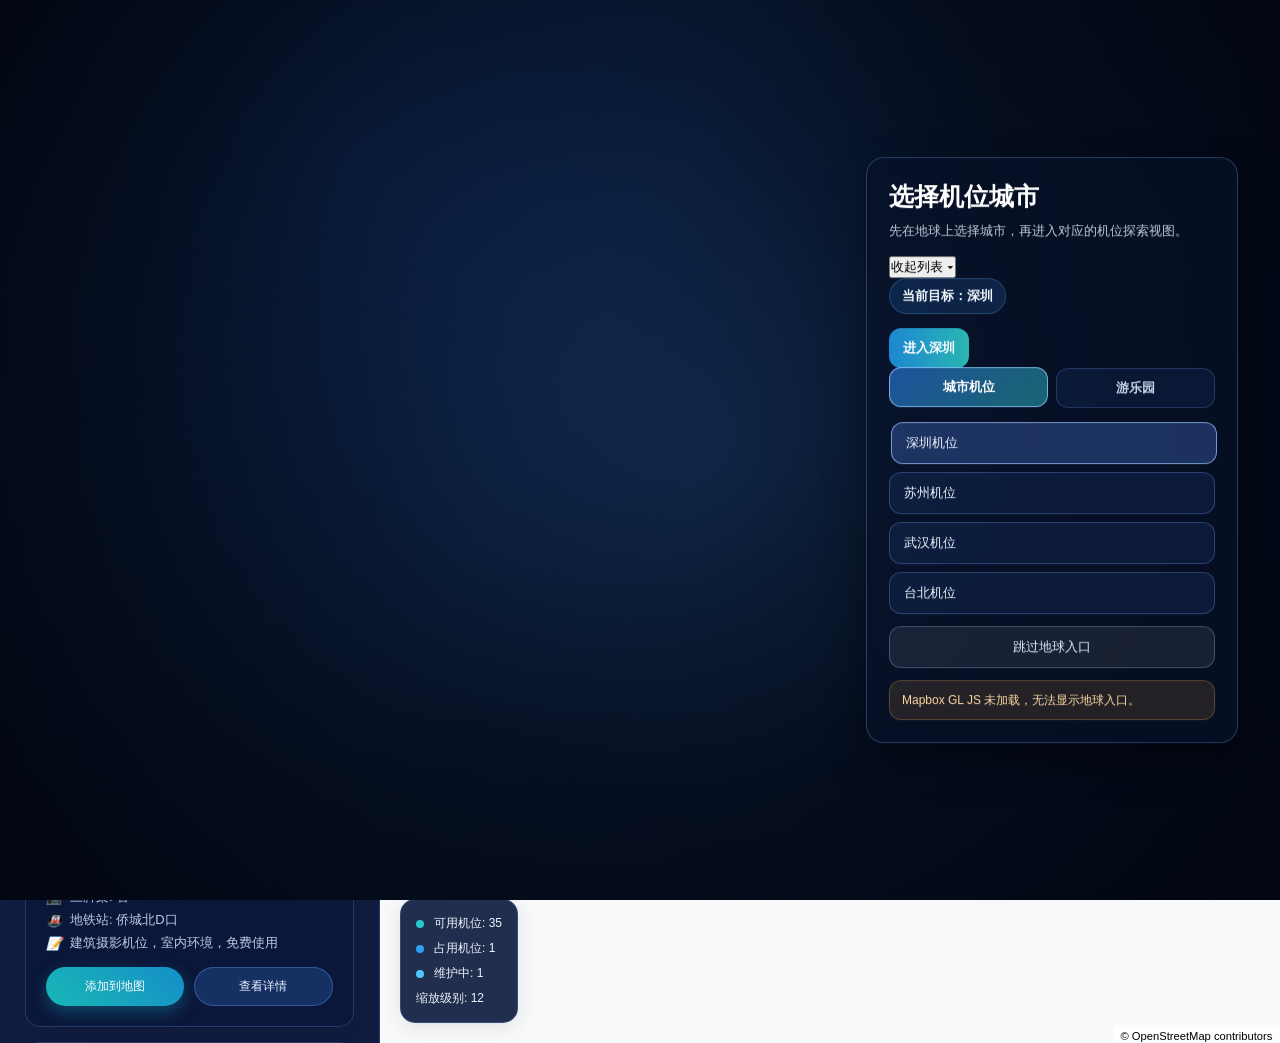
==== commit 8167384b: "Update index.html" ====
--- a/index.html
+++ b/index.html
@@ -4,11 +4,11 @@
     <meta charset="UTF-8">
     <meta name="viewport" content="width=device-width, initial-scale=1.0">
     <title>深圳机位导航 - 专业摄影机位查询平台</title>
-    <link href="../css/ol.css" rel="stylesheet" />
+    <link href="css/ol.css" rel="stylesheet" />
     <link href="https://api.mapbox.com/mapbox-gl-js/v3.4.0/mapbox-gl.css" rel="stylesheet" />
     <link href="style.css" rel="stylesheet" />
-    <script src="../libs/ol5/ol.js"></script>
-    <script src="../libs/jquery-1.11.2.min.js"></script>
+    <script src="libs/ol5/ol.js"></script>
+    <script src="libs/jquery-1.11.2.min.js"></script>
     <script src="https://api.mapbox.com/mapbox-gl-js/v3.4.0/mapbox-gl.js"></script>
     <script src="data.js"></script>
     <script src="mapbox-config.js"></script>
@@ -19,34 +19,46 @@
     <div class="globe-intro active" id="globeIntro">
         <div id="globeMap" aria-label="3D globe city selector"></div>
         <div class="globe-intro-mask"></div>
-        <div class="globe-intro-panel">
-            <h2 class="globe-intro-title">选择机位城市</h2>
-            <p class="globe-intro-subtitle">先在地球上选择城市，再进入对应的机位探索视图。</p>
+        <div class="globe-intro-panel" id="globeIntroPanel">
+            <div class="globe-intro-header">
+                <div class="globe-intro-heading">
+                    <h2 class="globe-intro-title">选择机位城市</h2>
+                    <p class="globe-intro-subtitle">先在地球上选择城市，再进入对应的机位探索视图。</p>
+                </div>
+                <button class="globe-panel-toggle" id="globePanelToggle" type="button" aria-expanded="true" aria-controls="globeIntroBody">
+                    <span class="globe-panel-toggle-text" id="globePanelToggleText">收起列表</span>
+                    <span class="globe-panel-toggle-icon" id="globePanelToggleIcon">▾</span>
+                </button>
+            </div>
             <div class="globe-selected-city" id="globeSelectedCity">当前目标：深圳</div>
-            <div class="globe-entry-tabs" id="globeEntryTabs">
-                <button class="globe-entry-tab active" type="button" data-group="city">城市机位</button>
-                <button class="globe-entry-tab" type="button" data-group="park">游乐园</button>
-            </div>
-            <div class="globe-city-buttons">
-                <button class="globe-city-btn" data-mode="shenzhen">深圳机位</button>
-                <button class="globe-city-btn" data-mode="suzhou">苏州机位</button>
-                <button class="globe-city-btn" data-mode="wuhan">武汉机位</button>
-                <button class="globe-city-btn" data-mode="wuhanOcean">武汉极地海洋公园</button>
-                <button class="globe-city-btn" data-mode="taipei">台北机位</button>
-                <button class="globe-city-btn" data-mode="disney">香港迪士尼</button>
-            </div>
-            <div class="globe-intro-actions">
+            <div class="globe-intro-primary-action">
                 <button class="globe-start-btn" id="globeStartBtn" data-mode="shenzhen">进入深圳</button>
-                <button class="globe-skip-btn" id="globeSkipBtn">跳过地球入口</button>
-            </div>
-            <div class="globe-token-hint" id="globeTokenHint"></div>
+            </div>
+            <div class="globe-intro-body" id="globeIntroBody">
+                <div class="globe-entry-tabs" id="globeEntryTabs">
+                    <button class="globe-entry-tab active" type="button" data-group="city">城市机位</button>
+                    <button class="globe-entry-tab" type="button" data-group="park">游乐园</button>
+                </div>
+                <div class="globe-city-buttons">
+                    <button class="globe-city-btn" data-mode="shenzhen">深圳机位</button>
+                    <button class="globe-city-btn" data-mode="suzhou">苏州机位</button>
+                    <button class="globe-city-btn" data-mode="wuhan">武汉机位</button>
+                    <button class="globe-city-btn" data-mode="wuhanOcean">武汉极地海洋公园</button>
+                    <button class="globe-city-btn" data-mode="taipei">台北机位</button>
+                    <button class="globe-city-btn" data-mode="disney">香港迪士尼</button>
+                </div>
+                <div class="globe-intro-actions">
+                    <button class="globe-skip-btn" id="globeSkipBtn">跳过地球入口</button>
+                </div>
+                <div class="globe-token-hint" id="globeTokenHint"></div>
+            </div>
         </div>
     </div>
 
     <!-- 顶部导航栏 -->
     <div class="header">
         <div class="logo">
-            <img src="../images/logo.png" alt="深圳机位导航">
+            <img src="images/logo.png" alt="深圳机位导航">
             <h1>深圳机位导航</h1>
         </div>
         <div class="nav-controls">
